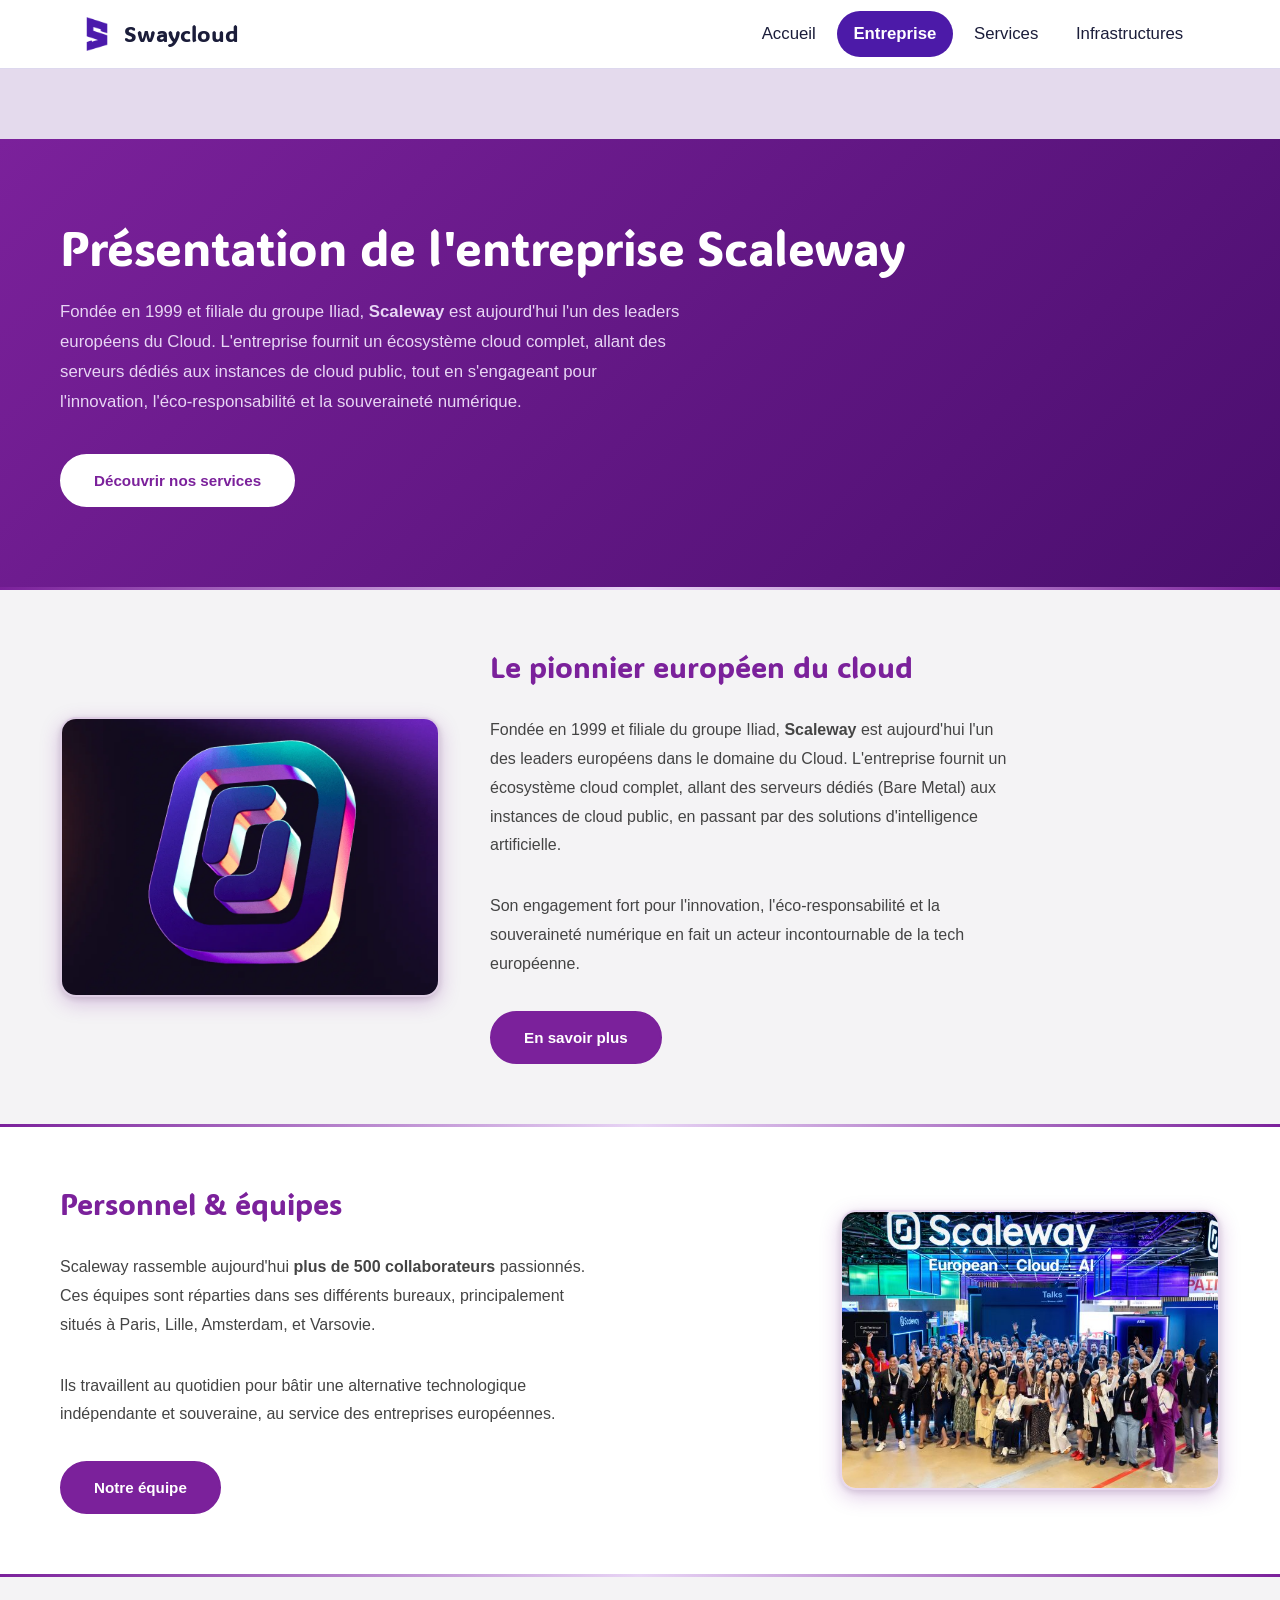
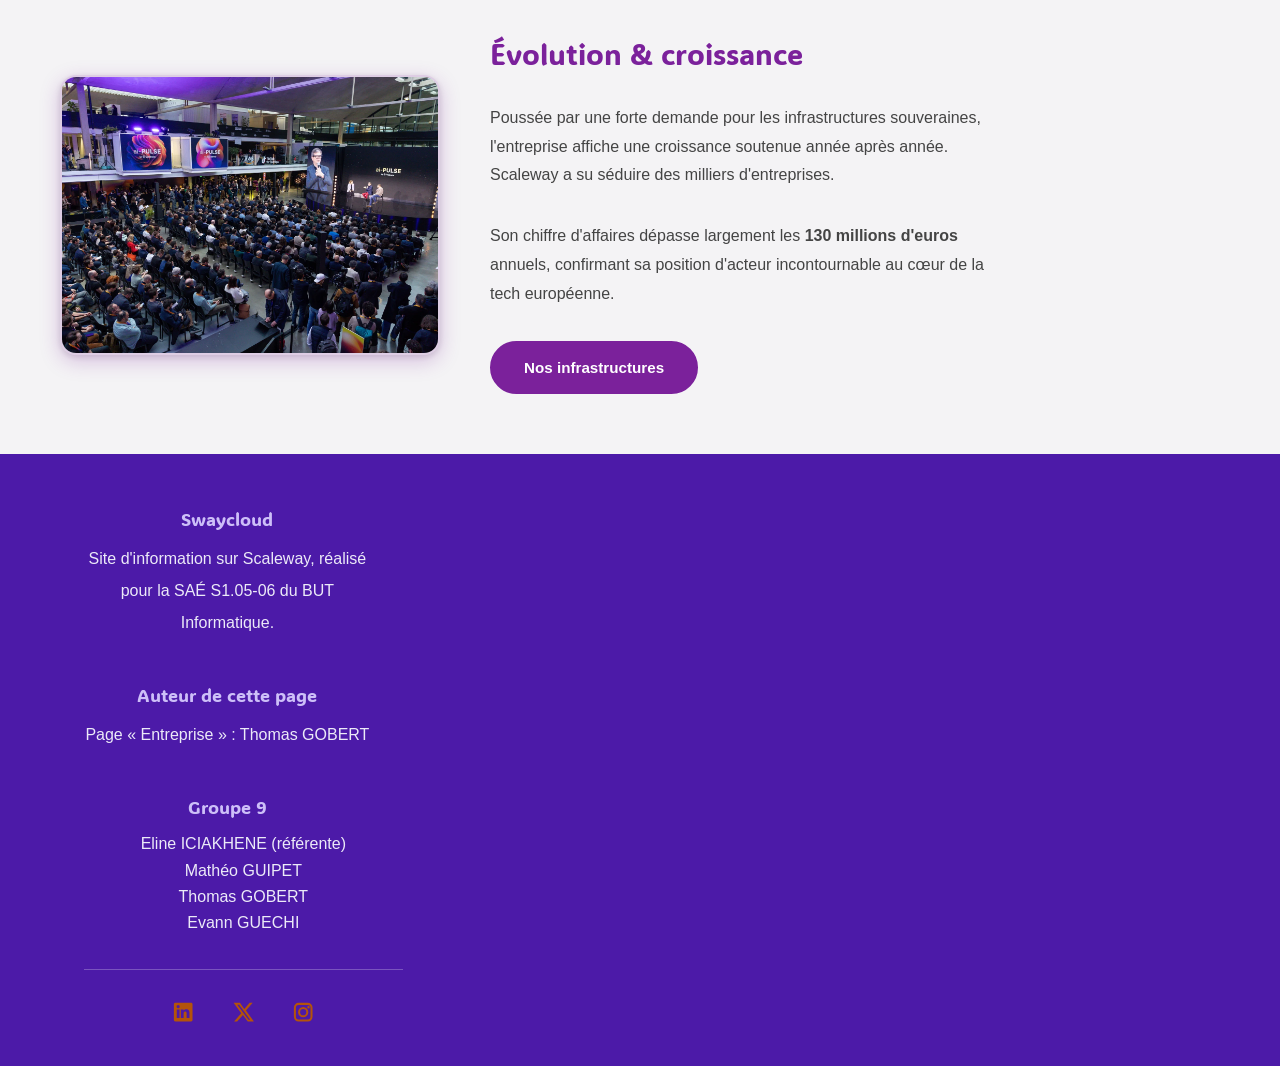
==== entreprise.html @ 971bc688 "Revamp footer structure and content" ====
<!DOCTYPE html>
<html lang="fr">
<head>
    <meta charset="UTF-8">
    <meta name="viewport" content="width=device-width, initial-scale=1.0">
    <title>Entreprise</title>
    <link rel="stylesheet" href="style.css">
    <link rel="stylesheet" href="entreprise.css">
    <link rel="icon" href="images/favicon.ico">
    <style>
    @import url('https://fonts.googleapis.com/css2?family=ADLaM+Display&display=swap');
    </style>
</head>
<body>

     <!-- ── Navigation ── -->
    <header class="site-header">
    <div class="container header-inner">
      <a class="brand" href="index.html">
        <img src="images/logo.png" width="34" height="34" alt="">
        <span>Swaycloud</span>
      </a>
      <nav class="main-nav">
        <ul>
          <li><a href="index.html">Accueil</a></li>
          <li><a href="entreprise.html" class="actif"><b>Entreprise</b></a></li>
          <li><a href="services.html" >Services</a></li>
        <li><a href="infrastructures.html">Infrastructures</a></li>
        </ul>
      </nav>
    </div>
  </header>

    <!-- ── Hero ── -->
    <section class="hero">
        <h1>Présentation de l'entreprise Scaleway</h1>
        <p>
            Fondée en 1999 et filiale du groupe Iliad, <strong>Scaleway</strong> est aujourd'hui
            l'un des leaders européens du Cloud. L'entreprise fournit un écosystème cloud complet,
            allant des serveurs dédiés aux instances de cloud public, tout en s'engageant pour
            l'innovation, l'éco-responsabilité et la souveraineté numérique.
        </p>
        <a href="page2.html" class="btn">Découvrir nos services</a>
    </section>

    <hr class="divider">

    <!-- ── Section 1 : image à gauche ── -->
    <section class="content-section">
        <img src="images/scaleway.jpg" alt="Logo Scaleway" class="img-card">
        <div class="text-block">
            <h2>Le pionnier européen du cloud</h2>
            <p>
                Fondée en 1999 et filiale du groupe Iliad, <strong>Scaleway</strong> est aujourd'hui
                l'un des leaders européens dans le domaine du Cloud. L'entreprise fournit un
                écosystème cloud complet, allant des serveurs dédiés (Bare Metal) aux instances
                de cloud public, en passant par des solutions d'intelligence artificielle.
            </p>
            <p>
                Son engagement fort pour l'innovation, l'éco-responsabilité et la souveraineté
                numérique en fait un acteur incontournable de la tech européenne.
            </p>
            <a href="https://www.welcometothejungle.com/fr/companies-v1/scaleway/team" class="btn" style="align-self: flex-start;">En savoir plus</a>
        </div>
    </section>

    <hr class="divider">

    <!-- ── Section 2 : image à droite ── -->
    <section class="content-section reverse">
        <img src="images/équipe_scaleway.jpg" alt="Équipe Scaleway" class="img-card">
        <div class="text-block">
            <h2>Personnel &amp; équipes</h2>
            <p>
                Scaleway rassemble aujourd'hui <strong>plus de 500 collaborateurs</strong> passionnés.
                Ces équipes sont réparties dans ses différents bureaux, principalement situés à
                Paris, Lille, Amsterdam, et Varsovie.
            </p>
            <p>
                Ils travaillent au quotidien pour bâtir une alternative technologique indépendante
                et souveraine, au service des entreprises européennes.
            </p>
            <a href="page1.html" class="btn" style="align-self: flex-start;">Notre équipe</a>
        </div>
    </section>

    <hr class="divider">

    <!-- ── Section 3 : image à gauche ── -->
    <section class="content-section">
        <img src="images/images_scaleway.webp" alt="Datacenter Scaleway" class="img-card">
        <div class="text-block">
            <h2>Évolution &amp; croissance</h2>
            <p>
                Poussée par une forte demande pour les infrastructures souveraines, l'entreprise
                affiche une croissance soutenue année après année. Scaleway a su séduire des
                milliers d'entreprises.
            </p>
            <p>
                Son chiffre d'affaires dépasse largement les <strong>130 millions d'euros</strong>
                annuels, confirmant sa position d'acteur incontournable au cœur de la tech européenne.
            </p>
            <a href="page3.html" class="btn" style="align-self: flex-start;">Nos infrastructures</a>
        </div>
    </section>

    <!-- ── Footer 3 colonnes ── -->
    <footer class="site-footer">
    <div class="container">
      <div class="footer-grid">
        <div>
          <p class="footer-title">Swaycloud</p>
          <p>Site d'information sur Scaleway, réalisé pour la SAÉ S1.05-06 du BUT Informatique.</p>
        </div>
        <div>
          <p class="footer-title">Auteur de cette page</p>
          <p>Page « Entreprise » : Thomas GOBERT</p>
        </div>
        <div>
          <p class="footer-title">Groupe 9</p>
          <ul>
            <li>Eline ICIAKHENE (référente)</li>
            <li>Mathéo GUIPET</li>
            <li>Thomas GOBERT</li>
            <li>Evann GUECHI</li>
          </ul>
        </div>
      </div>
      <nav class="social-links" aria-label="Réseaux sociaux de Scaleway">
        <a href="https://www.linkedin.com/company/scaleway/" target="_blank" rel="noopener noreferrer" aria-label="LinkedIn de Scaleway">
          <svg viewBox="0 0 24 24" aria-hidden="true" focusable="false">
            <path fill="currentColor" d="M20.45 2H3.55C2.69 2 2 2.68 2 3.52v16.96c0 .84.69 1.52 1.55 1.52h16.9c.86 0 1.55-.68 1.55-1.52V3.52c0-.84-.69-1.52-1.55-1.52ZM8.08 18.34H5.12V9.01h2.96v9.33ZM6.6 7.74a1.72 1.72 0 1 1 0-3.44 1.72 1.72 0 0 1 0 3.44Zm12.03 10.6h-2.95v-4.54c0-1.08-.02-2.47-1.5-2.47-1.5 0-1.73 1.17-1.73 2.39v4.62H9.5V9.01h2.83v1.27h.04c.4-.73 1.36-1.5 2.8-1.5 3 0 3.56 1.97 3.56 4.53v5.03Z"/>
          </svg>
        </a>
        <a href="https://x.com/Scaleway" target="_blank" rel="noopener noreferrer" aria-label="X de Scaleway">
          <svg viewBox="0 0 24 24" aria-hidden="true" focusable="false">
            <path fill="currentColor" d="M18.9 2h3.3l-7.2 8.2L23.5 22h-6.6l-5.2-7.1L5.5 22H2.2l7.7-8.8L1.7 2h6.8l4.7 6.6L18.9 2Zm-1.2 18h1.8L7.6 3.9H5.7L17.7 20Z"/>
          </svg>
        </a>
        <a href="https://www.instagram.com/scaleway/" target="_blank" rel="noopener noreferrer" aria-label="Instagram de Scaleway">
          <svg viewBox="0 0 24 24" aria-hidden="true" focusable="false">
            <path fill="currentColor" d="M7 2h10a5 5 0 0 1 5 5v10a5 5 0 0 1-5 5H7a5 5 0 0 1-5-5V7a5 5 0 0 1 5-5Zm0 2.2A2.8 2.8 0 0 0 4.2 7v10A2.8 2.8 0 0 0 7 19.8h10a2.8 2.8 0 0 0 2.8-2.8V7A2.8 2.8 0 0 0 17 4.2H7Zm5 2.3a5.5 5.5 0 1 1 0 11 5.5 5.5 0 0 1 0-11Zm0 2.2a3.3 3.3 0 1 0 0 6.6 3.3 3.3 0 0 0 0-6.6Zm5.7-3.3a1.3 1.3 0 1 1 0 2.6 1.3 1.3 0 0 1 0-2.6Z"/>
          </svg>
        </a>
      </nav>
    </div>
  </footer>
</body>
</html>
---- style.css ----
/* ==================== BASE ==================== */

* {
    box-sizing: border-box;
}

html, body {
    margin: 0;
    width: 100%;
}

body {
    background-color: rgb(228, 218, 237);
    font-family: system-ui, -apple-system, BlinkMacSystemFont;
}

/* ==================== MENU ==================== */

.container {
    width: 90%;
    max-width: 1120px;
    margin: 0 auto;
}

.site-header {
    position: sticky;
    top: 0;
    z-index: 10;
    background-color: white;
    border-bottom: 1px solid #ddd8ee;
}

.header-inner {
    display: flex;
    align-items: center;
    justify-content: space-between;
    min-height: 68px;
    flex-wrap: wrap;
}

.brand {
    display: flex;
    align-items: center;
    gap: 10px;
    font-family: 'ADLaM Display', 'Trebuchet MS', Arial, sans-serif;
    font-size: 22.4px;
    color: #1b1d3a;
    text-decoration: none;
}

.brand:hover {
    color: #4c1aa8;
}

.main-nav ul {
    display: flex;
    gap: 5px;
    margin: 0;
    padding: 0;
    list-style: none;
    flex-wrap: wrap;
}

.main-nav a {
    display: block;
    padding: 9px 17px;
    border-radius: 999px;
    color: #1b1d3a;
    text-decoration: none;
}

.main-nav a:hover {
    background-color: #eeebfb;
    color: #3a1383;
}

.main-nav a.actif {
    background-color: #4c1aa8;
    color: white;
}

/* ==================== MISE EN PAGE DES IMAGES - SERVICES ==================== */

.page-services .hero-grid {
    display: grid;
    grid-template-columns: minmax(0, 1fr);
    gap: 32px;
}

.page-services #contenu > .hero {
    padding: 35px;
}
.page-services .hero-grid > div:first-child {
    text-align: center;
}

.page-services .hero .lede {
    margin-inline: auto;
}

.page-services .hero .cta-row {
    justify-content: center;
}
.page-services .img1 {
    display: block;
    width: min(100%, 600px);
    height: auto;
    margin-inline: auto;
    padding: 20px;
    justify-self: center;
    border-radius: 35px;
}

.page-services #stockage .container,
.page-services #serverless .container {
    display: grid;
    grid-template-columns: minmax(0, 1fr) minmax(0, 1fr);
    align-items: center;
    gap: 32px;
}

.page-services #stockage .section-head,
.page-services #serverless .section-head {
    margin: 0;
}

.page-services .img2,
.page-services .img3 {
    display: block;
    width: min(100%, 500px);
    height: auto;
    justify-self: center;
}

.page-services #stockage .img2 {
    grid-column: 2;
    grid-row: 1;
}

.page-services #serverless .img3 {
    grid-column: 1;
    grid-row: 1;
}

.page-services #serverless .section-head {
    grid-column: 2;
    grid-row: 1;
}

.page-services #securite .container {
    text-align: center;
}

.page-services #securite .section-head {
    margin-inline: auto;
}

.page-services #securite p {
    margin-inline: auto;
    text-align: center;
}

@media (max-width: 768px) {
    .page-services #stockage .container,
    .page-services #serverless .container {
        grid-template-columns: minmax(0, 1fr);
    }

    .page-services #stockage .img2,
    .page-services #serverless .img3,
    .page-services #serverless .section-head {
        grid-column: 1;
        grid-row: auto;
    }
}

/* ==================== ACCUEIL ==================== */

.accueil {
    width: 100%;

    background-image: url("fond_accueil.png");
    background-size: 190% auto;
    background-position: center;
    background-repeat: no-repeat;

    min-height: 500px;

    display: flex;
    flex-direction: column;
    justify-content: center;
    align-items: center;

    margin: 0;
}


/* ==================== TITRES ==================== */

h1 {
    text-align: center;
    font-size: 48px;
    font-family: 'ADLaM Display', cursive;
    color: #333;
    margin-top: 100px; /* Espace sous la navbar fixe */
    margin-bottom: 30px;
}



/* ==================== PARAGRAPHES ==================== */

p {
    text-align: left;
    line-height: 2;

    width: 90%;
    max-width: 1100px;

    margin: 3px auto;
}
#p1 {
    margin: 0 auto;
    max-width: 650px;
    padding: 20px;
    line-height: 1.8;
}



/* ==================== FOOTER ==================== */

footer {
    padding: 30px;

    text-align: center;
    margin-top: auto;
    background-color: #4b1aab;
    color: rgb(228, 218, 237);
}


/* ==================== FONDS TEXTURÉS ==================== */

.fond_texture {
    background-image: url("fond_texture.png");
    background-size: cover;
    background-position: center;
    background-repeat: no-repeat;

    color: #6e1e7e;

    padding: 90px 30px;
}



/* ==================== TABLETTE ==================== */

@media (max-width: 768px) {

    .accueil {
        background-size: cover;
        min-height: 450px;
    }

}


/* ==================== TÉLÉPHONE ==================== */

@media (max-width: 600px) {

    .accueil {
        min-height: 400px;
    }

}

/* ===================INFRA ================== */

:root {
  --ink: #1b1d3a;
  --ink-soft: #4a4d70;
  --violet: #4c1aa8;
  --violet-dark: #3a1383;
  --violet-soft: #eeebfb;
  --teal: #17796b;
  --teal-soft: #e6f3f1;
  --bg: #faf9fd;
  --surface: #ffffff;
  --line: #ddd8ee;
  --focus: #b4530a;

  --font-title: "ADLaM Display", "Trebuchet MS", "Segoe UI", Arial, sans-serif;
  --font-text: "Abadi Extra Light", "Abadi", "Segoe UI", "Helvetica Neue", Arial, sans-serif;

  --radius-pill: 999px;
  --radius-panel: 24px;
  --radius-box: 8px;
  --measure: 528px;
}

@media (prefers-color-scheme: dark) {
  :root:not([data-theme="light"]) {
    --ink: #eceaf8;
    --ink-soft: #b9b6d6;
    --violet: #a58bf0;
    --violet-dark: #c9b9f7;
    --violet-soft: #2a2450;
    --teal: #55c7b4;
    --teal-soft: #17302d;
    --bg: #14132a;
    --surface: #1c1b38;
    --line: #38355f;
    --focus: #ffb36b;
  }
}

*,
*::before,
*::after {
  box-sizing: border-box;
}

body {
  margin: 0;
  background: var(--bg);
  color: var(--ink);
  font-family: var(--font-text);
  font-size: 18px;
  line-height: 1.65;
}





img,
svg {
  max-width: 100%;
  height: auto;
}

/* ---------- Titres ---------- */
h1,
h2,
h3 {
  font-family: var(--font-title);
  font-weight: 400;
  line-height: 1.2;
  margin: 0 0 16px;
  color: var(--ink);
}

h1 {
  font-size: clamp(32px, 4.2vw, 49.6px);
  letter-spacing: -0.5px;
}

h2 {
  font-size: clamp(24px, 2.8vw, 33.6px);
}

h3 {
  font-size: 20px;
}

p {
  margin: 0 0 16px;
  max-width: var(--measure);
}

/* ---------- Liens (seuls éléments soulignés) ---------- */
a {
  color: var(--violet);
  text-decoration: underline;
  text-underline-offset: 3px;
}

a:hover {
  color: var(--violet-dark);
}

:focus-visible {
  outline: 3px solid var(--focus);
  outline-offset: 3px;
  border-radius: 4px;
}

.skip-link {
  position: absolute;
  left: 16px;
  top: -64px;
  background: var(--ink);
  color: var(--bg);
  padding: 9.6px 16px;
  border-radius: var(--radius-box);
  z-index: 20;
}

.skip-link:focus {
  top: 12px;
}

/* ---------- Mise en page ---------- */
.container {
  width: min(1120px, 100% - 48px);
  margin-inline: auto;
}

.section {
  padding-block: 72px;
}

.section--alt {
  background: var(--surface);
  border-block: 1px solid var(--line);
}

/* ---------- En-tête et menu (identique sur toutes les pages) ---------- */
.site-header {
  position: sticky;
  top: 0;
  z-index: 10;
  background: var(--surface);
  border-bottom: 1px solid var(--line);
}

.header-inner {
  display: flex;
  align-items: center;
  justify-content: space-between;
  gap: 24px;
  min-height: 68px;
  flex-wrap: wrap;
}

.brand {
  display: inline-flex;
  align-items: center;
  gap: 9.6px;
  font-family: var(--font-title);
  font-size: 22.4px;
  color: var(--ink);
  text-decoration: none;
}

.brand:hover {
  color: var(--violet);
}

.brand img {
  display: block;
  width: 34px;
  height: 34px;
}

.main-nav ul {
  display: flex;
  gap: 4px;
  margin: 0;
  padding: 0;
  list-style: none;
  flex-wrap: wrap;
}

.main-nav a {
  display: block;
  padding: 8.8px 16.8px;
  border-radius: var(--radius-pill);
  color: var(--ink);
  text-decoration: none;
  font-size: 16.8px;
}

.main-nav a:hover {
  background: var(--violet-soft);
  color: var(--violet-dark);
}

.main-nav a[aria-current="page"] {
  background: var(--violet);
  color: #fff;
}

@media (prefers-color-scheme: dark) {
  :root:not([data-theme="light"]) .main-nav a[aria-current="page"] {
    color: #14132a;
  }
}

/* ---------- Boutons d'action arrondis ---------- */
.btn {
  display: inline-block;
  padding: 12.8px 25.6px;
  border-radius: var(--radius-pill);
  border: 2px solid var(--violet);
  background: var(--violet);
  color: #fff;
  font-family: inherit;
  font-size: 16.8px;
  text-decoration: none;
  transition: background-color 0.15s, color 0.15s;
}

.btn:hover {
  background: var(--violet-dark);
  border-color: var(--violet-dark);
  color: #fff;
}

.btn--ghost {
  background: transparent;
  color: var(--violet);
}

.btn--ghost:hover {
  background: var(--violet-soft);
  color: var(--violet-dark);
  border-color: var(--violet);
}

@media (prefers-color-scheme: dark) {
  :root:not([data-theme="light"]) .btn {
    color: #14132a;
  }
  :root:not([data-theme="light"]) .btn--ghost {
    color: var(--violet);
  }
}

/* ---------- Pied de page (auteurs visibles sur chaque page) ---------- */
.site-footer {
  background: #4c1aa8;
  color: #eceaf8;
  padding-block: 48px 32px;
  font-size: 16px;

}

.site-footer a {
  color: #cdbff8;
}

.footer-grid {
  display: grid;
  grid-template-columns: repeat(auto-fit, minmax(220px, 1fr));
  gap: 32px;
  align-items: start;

}

.footer-title {
  font-family: var(--font-title);
  font-size: 17.6px;
  margin: 0 0 8px;
  color: #cdbff8;
}

.site-footer p {
  margin-bottom: 6.4px;
  text-align: center;
  
}

.site-footer ul {
  margin: 0;
  padding: 0;
  list-style: none;
}

.legal {
  margin: 32px 0 0;
  padding-top: 20px;
  border-top: 1px solid var(--focus);
  font-size: 15.2px;
  color: #b9b6d6;
  max-width: none;
}

.social-links {
  display: flex;
  justify-content: center;
  gap: 16px;
  margin-top: 32px;
  padding-top: 20px;
  border-top: 1px solid rgb(255 255 255 / 25%);
}

.social-links a {
  display: inline-flex;
  width: 44px;
  height: 44px;
  align-items: center;
  justify-content: center;
  color: var(--focus);
  text-decoration: none;
}

.social-links svg {
  width: 22.4px;
  height: 22.4px;
}
---- entreprise.css ----
/* ── Reset & base ── */
*, *::before, *::after { box-sizing: border-box; margin: 0; padding: 0; }
body {
    background-color: rgb(228, 218, 237);
    font-family: 'Segoe UI', Roboto, sans-serif;
    display: flex;
    flex-direction: column;
    min-height: 100vh;
}


.menu {
    position: absolute;
    left: 50%;
    transform: translateX(-50%);
    display: flex;
    gap: 30px;
}


/* ── Hero ── */
.hero {
    margin-top: 70px; /* hauteur de la nav fixe */
    background: linear-gradient(135deg, #7b219b 0%, #4a0e6e 100%);
    color: #fff;
    padding: 80px 60px;
    display: flex;
    flex-direction: column;
    align-items: flex-start;
    gap: 20px;
}
.hero h1 {
    font-family: 'ADLaM Display', cursive;
    font-size: 3rem;
    color: #fff;
    margin: 0;
}
.hero p {
    max-width: 620px;
    line-height: 1.8;
    font-size: 1.05rem;
    color: #e8d5f5;
}
/* ── Boutons par défaut (Sections claires) ── */
.btn {
    display: inline-block;
    padding: 12px 32px;
    background: #7b219b;
    color: #fff;
    font-weight: 700;
    border-radius: 30px;
    text-decoration: none;
    font-size: 0.95rem;
    transition: background 0.25s, color 0.25s, transform 0.2s, border-color 0.25s;
    border: 2px solid #7b219b;
}
.btn:hover {
    background: transparent;
    color: #7b219b;
    transform: translateY(-2px);
}

/* ── Bouton du hero (Fond sombre) ── */
.hero .btn {
    background: #fff;
    color: #7b219b;
    border-color: #fff;
}
.hero .btn:hover {
    background: transparent;
    color: #fff;
}

/* ── Séparateur ── */
.divider {
    border: none;
    height: 3px;
    background: linear-gradient(to right, #7b219b, #e8d5f5, #7b219b);
    margin: 0;
}

/* ── Sections contenu ── */
.content-section {
    display: flex;
    align-items: center;
    gap: 50px;
    padding: 60px 60px;
    background-color: #f4f3f5;
}
.content-section.reverse {
    flex-direction: row-reverse;
    background-color: #fff;
}
.content-section .text-block {
    flex: 1;
    display: flex;
    flex-direction: column;
    gap: 16px;
}
.content-section .text-block h2 {
    font-family: 'ADLaM Display', cursive;
    font-size: 1.8rem;
    color: #7b219b;
}
.content-section .text-block p {
    line-height: 1.8;
    color: #444;
    font-size: 1rem;
}

/* ── Images embellies ── */
.img-card {
    width: 380px;
    height: 280px;
    object-fit: cover;
    border-radius: 16px;
    flex-shrink: 0;
    box-shadow:
        0 6px 20px rgba(123, 33, 155, 0.25),
        0 2px 6px rgba(0, 0, 0, 0.12);
    border: 2px solid rgba(123, 33, 155, 0.18);
    transition: transform 0.35s ease, box-shadow 0.35s ease, border-color 0.35s ease;
    animation: fadeSlideIn 0.7s ease both;
}
.img-card:hover {
    transform: scale(1.04) translateY(-4px);
    box-shadow:
        0 14px 40px rgba(123, 33, 155, 0.40),
        0 4px 12px rgba(0, 0, 0, 0.18);
    border-color: rgba(123, 33, 155, 0.55);
}
@keyframes fadeSlideIn {
    from { opacity: 0; transform: translateY(20px); }
    to   { opacity: 1; transform: translateY(0); }
}

/* ── Footer 3 colonnes ── */
footer {
    background-color: #7b219b;
    color: #e4daed;
    padding: 40px 60px;
    display: grid;
    grid-template-columns: repeat(3, 1fr);
    gap: 30px;
    margin-top: auto;
}
footer .footer-col h3 {
    font-size: 1rem;
    font-weight: 700;
    margin-bottom: 14px;
    color: #fff;
    text-transform: uppercase;
    letter-spacing: 0.05em;
}
footer .footer-col p,
footer .footer-col a {
    display: block;
    font-size: 0.9rem;
    color: #d5b8e8;
    text-decoration: none;
    margin-bottom: 8px;
    line-height: 1.6;
    transition: color 0.2s;
}
footer .footer-col a:hover { color: #fff; }
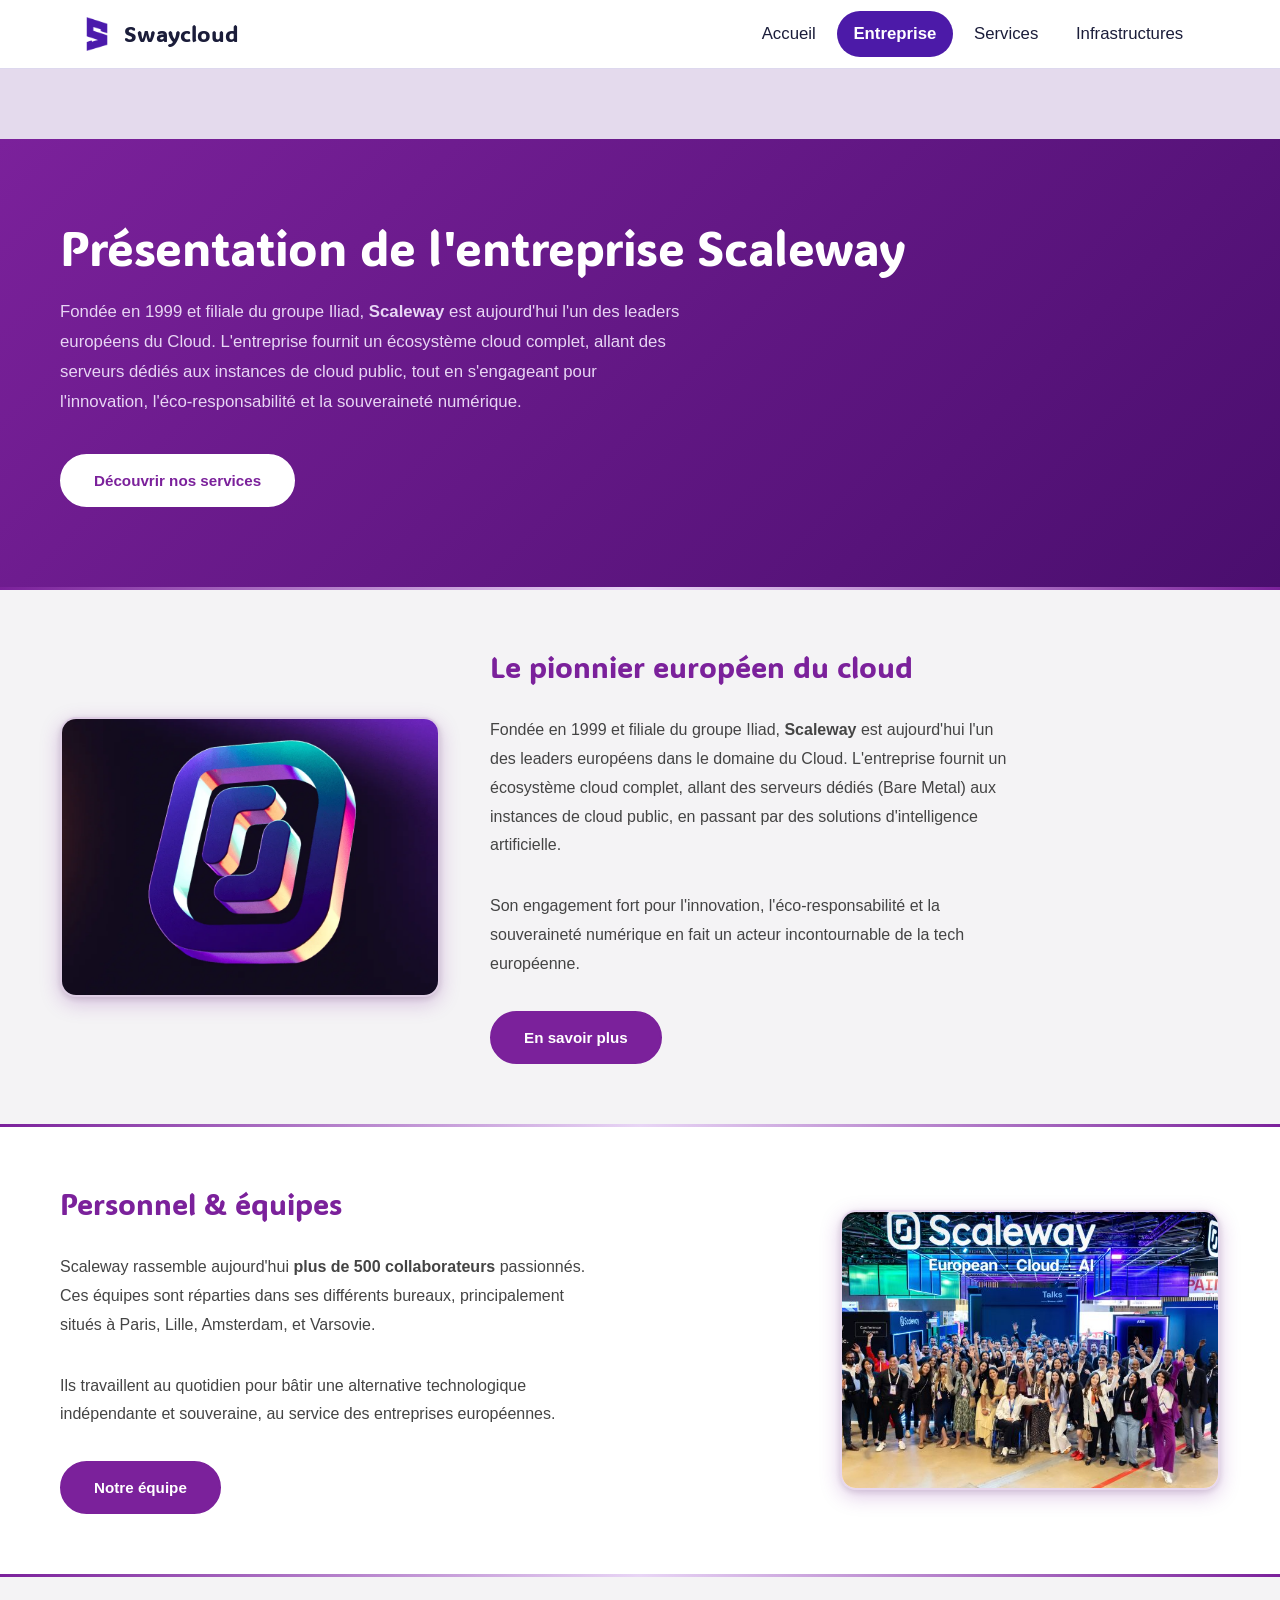
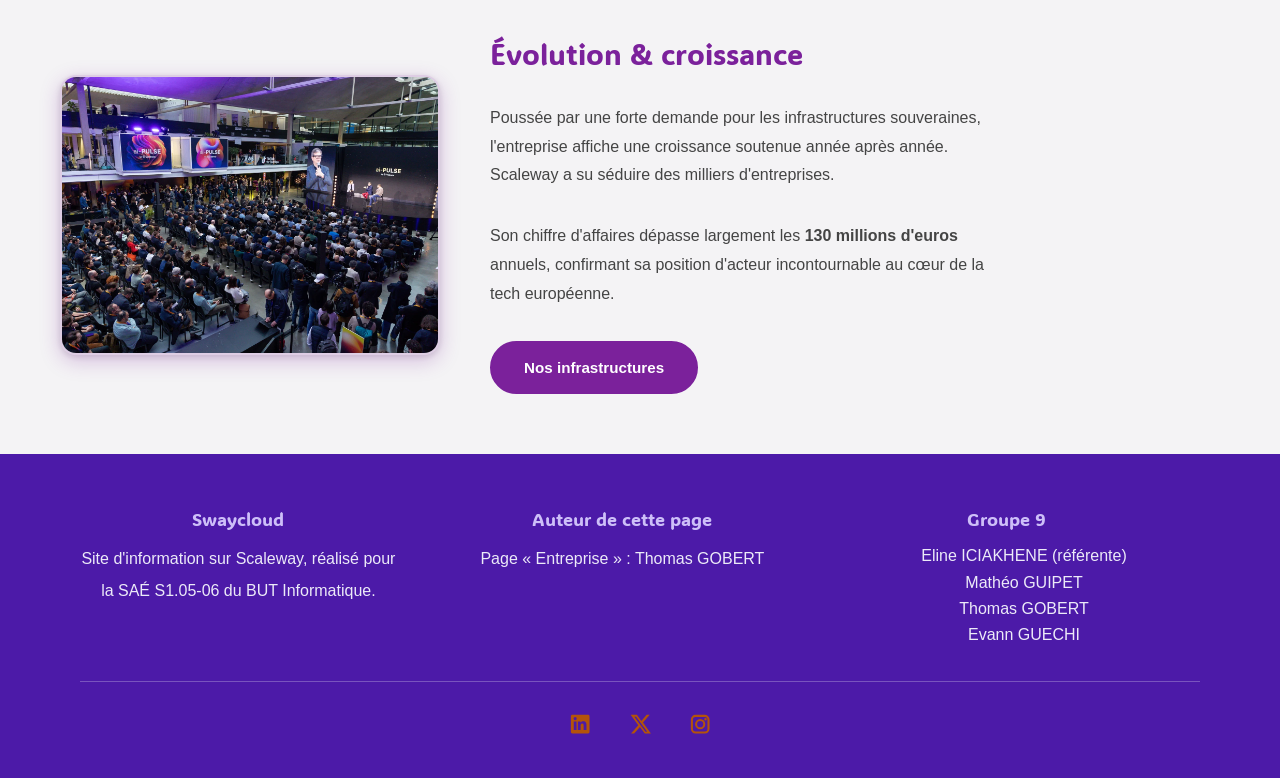
==== commit d2270ab1: "Update entreprise.html" ====
--- a/entreprise.html
+++ b/entreprise.html
@@ -40,7 +40,7 @@
             allant des serveurs dédiés aux instances de cloud public, tout en s'engageant pour
             l'innovation, l'éco-responsabilité et la souveraineté numérique.
         </p>
-        <a href="page2.html" class="btn">Découvrir nos services</a>
+        <a href="services.html" class="btn">Découvrir nos services</a>
     </section>
 
     <hr class="divider">
--- a/entreprise.css
+++ b/entreprise.css
@@ -134,32 +134,4 @@
     to   { opacity: 1; transform: translateY(0); }
 }
 
-/* ── Footer 3 colonnes ── */
-footer {
-    background-color: #7b219b;
-    color: #e4daed;
-    padding: 40px 60px;
-    display: grid;
-    grid-template-columns: repeat(3, 1fr);
-    gap: 30px;
-    margin-top: auto;
-}
-footer .footer-col h3 {
-    font-size: 1rem;
-    font-weight: 700;
-    margin-bottom: 14px;
-    color: #fff;
-    text-transform: uppercase;
-    letter-spacing: 0.05em;
-}
-footer .footer-col p,
-footer .footer-col a {
-    display: block;
-    font-size: 0.9rem;
-    color: #d5b8e8;
-    text-decoration: none;
-    margin-bottom: 8px;
-    line-height: 1.6;
-    transition: color 0.2s;
-}
-footer .footer-col a:hover { color: #fff; }
+
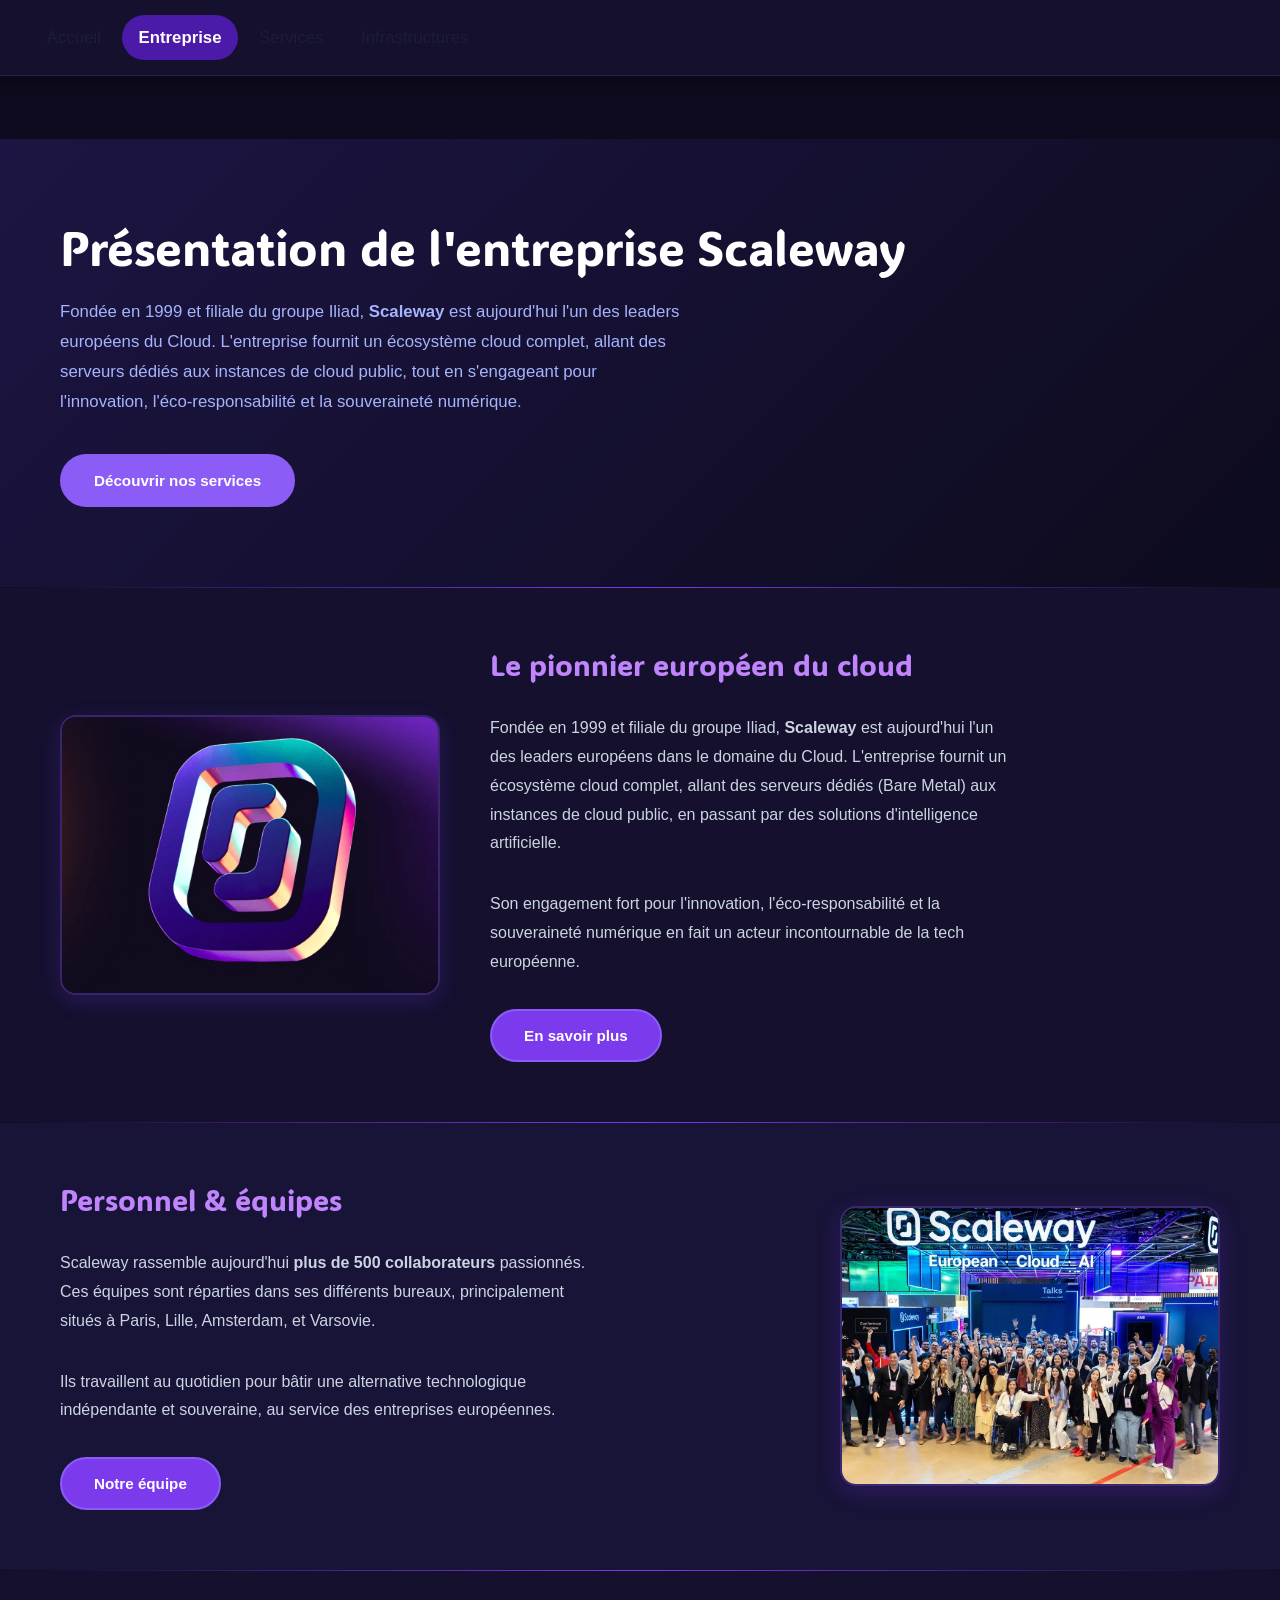
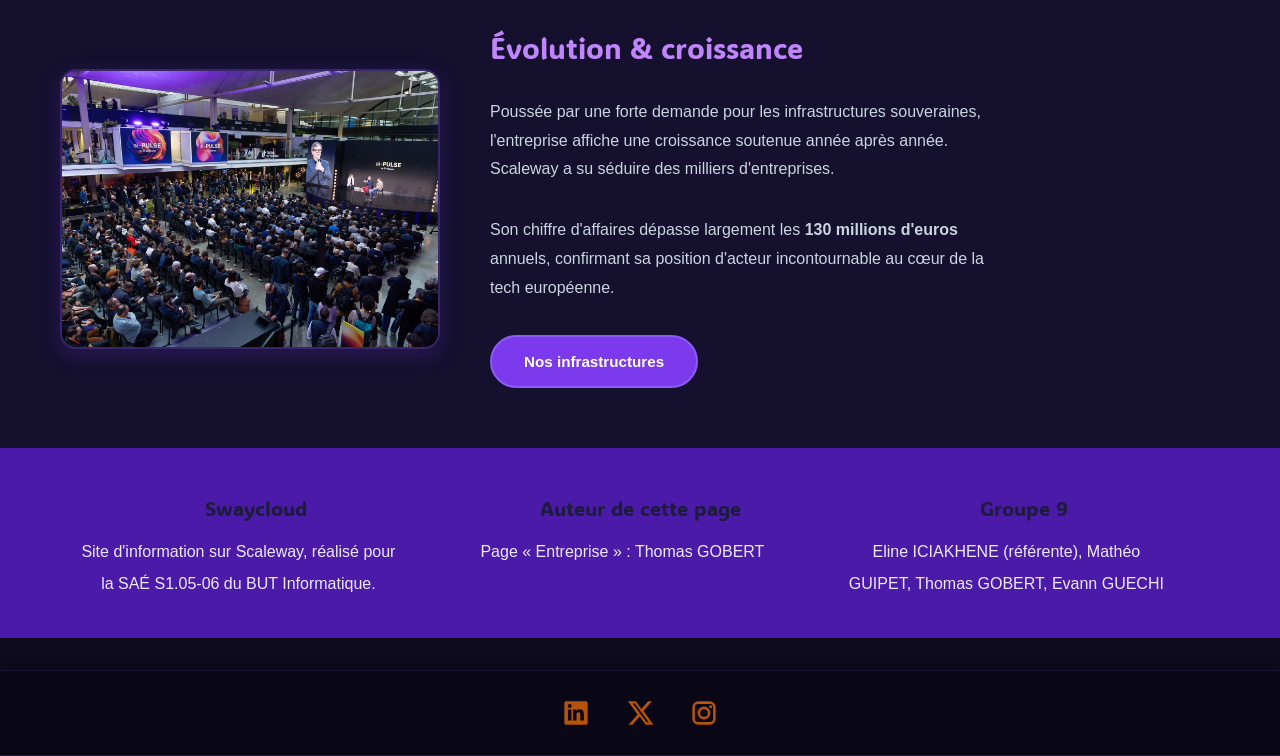
==== commit a02f3d96: "Refactor footer and social links structure" ====
--- a/entreprise.html
+++ b/entreprise.html
@@ -4,12 +4,12 @@
     <meta charset="UTF-8">
     <meta name="viewport" content="width=device-width, initial-scale=1.0">
     <title>Entreprise</title>
+    <link rel="preconnect" href="https://fonts.googleapis.com">
+    <link rel="preconnect" href="https://fonts.gstatic.com" crossorigin>
+    <link rel="stylesheet" href="https://fonts.googleapis.com/css2?family=ADLaM+Display&display=swap">
     <link rel="stylesheet" href="style.css">
     <link rel="stylesheet" href="entreprise.css">
     <link rel="icon" href="images/favicon.ico">
-    <style>
-    @import url('https://fonts.googleapis.com/css2?family=ADLaM+Display&display=swap');
-    </style>
 </head>
 <body>
 
@@ -108,42 +108,38 @@
     <footer class="site-footer">
     <div class="container">
       <div class="footer-grid">
-        <div>
-          <p class="footer-title">Swaycloud</p>
+        <div class="footer-col">
+          <h3>Swaycloud</h3>
           <p>Site d'information sur Scaleway, réalisé pour la SAÉ S1.05-06 du BUT Informatique.</p>
         </div>
-        <div>
-          <p class="footer-title">Auteur de cette page</p>
+        <div class="footer-col">
+          <h3>Auteur de cette page</h3>
           <p>Page « Entreprise » : Thomas GOBERT</p>
         </div>
-        <div>
-          <p class="footer-title">Groupe 9</p>
-          <ul>
-            <li>Eline ICIAKHENE (référente)</li>
-            <li>Mathéo GUIPET</li>
-            <li>Thomas GOBERT</li>
-            <li>Evann GUECHI</li>
-          </ul>
+        <div class="footer-col">
+          <h3>Groupe 9</h3>
+          <p>Eline ICIAKHENE (référente), Mathéo GUIPET, Thomas GOBERT, Evann GUECHI</p>
         </div>
       </div>
-      <nav class="social-links" aria-label="Réseaux sociaux de Scaleway">
-        <a href="https://www.linkedin.com/company/scaleway/" target="_blank" rel="noopener noreferrer" aria-label="LinkedIn de Scaleway">
-          <svg viewBox="0 0 24 24" aria-hidden="true" focusable="false">
-            <path fill="currentColor" d="M20.45 2H3.55C2.69 2 2 2.68 2 3.52v16.96c0 .84.69 1.52 1.55 1.52h16.9c.86 0 1.55-.68 1.55-1.52V3.52c0-.84-.69-1.52-1.55-1.52ZM8.08 18.34H5.12V9.01h2.96v9.33ZM6.6 7.74a1.72 1.72 0 1 1 0-3.44 1.72 1.72 0 0 1 0 3.44Zm12.03 10.6h-2.95v-4.54c0-1.08-.02-2.47-1.5-2.47-1.5 0-1.73 1.17-1.73 2.39v4.62H9.5V9.01h2.83v1.27h.04c.4-.73 1.36-1.5 2.8-1.5 3 0 3.56 1.97 3.56 4.53v5.03Z"/>
-          </svg>
-        </a>
-        <a href="https://x.com/Scaleway" target="_blank" rel="noopener noreferrer" aria-label="X de Scaleway">
-          <svg viewBox="0 0 24 24" aria-hidden="true" focusable="false">
-            <path fill="currentColor" d="M18.9 2h3.3l-7.2 8.2L23.5 22h-6.6l-5.2-7.1L5.5 22H2.2l7.7-8.8L1.7 2h6.8l4.7 6.6L18.9 2Zm-1.2 18h1.8L7.6 3.9H5.7L17.7 20Z"/>
-          </svg>
-        </a>
-        <a href="https://www.instagram.com/scaleway/" target="_blank" rel="noopener noreferrer" aria-label="Instagram de Scaleway">
-          <svg viewBox="0 0 24 24" aria-hidden="true" focusable="false">
-            <path fill="currentColor" d="M7 2h10a5 5 0 0 1 5 5v10a5 5 0 0 1-5 5H7a5 5 0 0 1-5-5V7a5 5 0 0 1 5-5Zm0 2.2A2.8 2.8 0 0 0 4.2 7v10A2.8 2.8 0 0 0 7 19.8h10a2.8 2.8 0 0 0 2.8-2.8V7A2.8 2.8 0 0 0 17 4.2H7Zm5 2.3a5.5 5.5 0 1 1 0 11 5.5 5.5 0 0 1 0-11Zm0 2.2a3.3 3.3 0 1 0 0 6.6 3.3 3.3 0 0 0 0-6.6Zm5.7-3.3a1.3 1.3 0 1 1 0 2.6 1.3 1.3 0 0 1 0-2.6Z"/>
-          </svg>
-        </a>
-      </nav>
     </div>
   </footer>
+
+  <nav id="reseaux-sociaux" class="social-links" aria-label="Réseaux sociaux de Scaleway">
+    <a href="https://www.linkedin.com/company/scaleway/" target="_blank" rel="noopener noreferrer" aria-label="LinkedIn de Scaleway">
+      <svg viewBox="0 0 24 24" aria-hidden="true" focusable="false">
+        <path fill="currentColor" d="M20.45 2H3.55C2.69 2 2 2.68 2 3.52v16.96c0 .84.69 1.52 1.55 1.52h16.9c.86 0 1.55-.68 1.55-1.52V3.52c0-.84-.69-1.52-1.55-1.52ZM8.08 18.34H5.12V9.01h2.96v9.33ZM6.6 7.74a1.72 1.72 0 1 1 0-3.44 1.72 1.72 0 0 1 0 3.44Zm12.03 10.6h-2.95v-4.54c0-1.08-.02-2.47-1.5-2.47-1.5 0-1.73 1.17-1.73 2.39v4.62H9.5V9.01h2.83v1.27h.04c.4-.73 1.36-1.5 2.8-1.5 3 0 3.56 1.97 3.56 4.53v5.03Z"/>
+      </svg>
+    </a>
+    <a href="https://x.com/Scaleway" target="_blank" rel="noopener noreferrer" aria-label="X de Scaleway">
+      <svg viewBox="0 0 24 24" aria-hidden="true" focusable="false">
+        <path fill="currentColor" d="M18.9 2h3.3l-7.2 8.2L23.5 22h-6.6l-5.2-7.1L5.5 22H2.2l7.7-8.8L1.7 2h6.8l4.7 6.6L18.9 2Zm-1.2 18h1.8L7.6 3.9H5.7L17.7 20Z"/>
+      </svg>
+    </a>
+    <a href="https://www.instagram.com/scaleway/" target="_blank" rel="noopener noreferrer" aria-label="Instagram de Scaleway">
+      <svg viewBox="0 0 24 24" aria-hidden="true" focusable="false">
+        <path fill="currentColor" d="M7 2h10a5 5 0 0 1 5 5v10a5 5 0 0 1-5 5H7a5 5 0 0 1-5-5V7a5 5 0 0 1 5-5Zm0 2.2A2.8 2.8 0 0 0 4.2 7v10A2.8 2.8 0 0 0 7 19.8h10a2.8 2.8 0 0 0 2.8-2.8V7A2.8 2.8 0 0 0 17 4.2H7Zm5 2.3a5.5 5.5 0 1 1 0 11 5.5 5.5 0 0 1 0-11Zm0 2.2a3.3 3.3 0 1 0 0 6.6 3.3 3.3 0 0 0 0-6.6Zm5.7-3.3a1.3 1.3 0 1 1 0 2.6 1.3 1.3 0 0 1 0-2.6Z"/>
+      </svg>
+    </a>
+  </nav>
 </body>
 </html>
--- a/style.css
+++ b/style.css
@@ -96,11 +96,36 @@
 
 .page-services .hero .lede {
     margin-inline: auto;
+    text-align: center;
 }
 
 .page-services .hero .cta-row {
     justify-content: center;
 }
+
+.page-services .hero .btn {
+    border-color: var(--focus);
+    background: var(--focus);
+    color: #111111;
+}
+
+.page-services .hero .btn:hover {
+    border-color: var(--focus);
+    background: transparent;
+    color: #111111;
+}
+
+.page-services .hero .btn--ghost {
+    border-color: var(--focus);
+    background: rgb(255 255 255 / 75%);
+    color: #111111;
+}
+
+.page-services .hero .btn--ghost:hover {
+    background: var(--focus);
+    color: #111111;
+}
+
 .page-services .img1 {
     display: block;
     width: min(100%, 600px);
@@ -119,9 +144,19 @@
     gap: 32px;
 }
 
+.page-services #serverless .container {
+    grid-template-columns: minmax(0, 1fr) minmax(0, 1.15fr);
+    align-items: start;
+}
+
 .page-services #stockage .section-head,
 .page-services #serverless .section-head {
     margin: 0;
+}
+
+.page-services #serverless .section-head {
+    grid-column: 1;
+    grid-row: 1;
 }
 
 .page-services .img2,
@@ -139,12 +174,63 @@
 
 .page-services #serverless .img3 {
     grid-column: 1;
-    grid-row: 1;
-}
-
-.page-services #serverless .section-head {
+    grid-row: 2;
+    align-self: center;
+}
+
+.page-services #serverless .serverless-logo {
     grid-column: 2;
     grid-row: 1;
+    display: block;
+    width: min(100%, 400px);
+    height: auto;
+    justify-self: center;
+    align-self: center;
+}
+
+.page-services .services-technology-table {
+    grid-column: 2;
+    grid-row: 2;
+    width: 100%;
+    overflow-x: auto;
+}
+
+.page-services .services-technology-table table {
+    width: 100%;
+    border-collapse: collapse;
+    color: var(--ink);
+    font-size: 15px;
+    line-height: 1.5;
+    text-align: left;
+}
+
+.page-services .services-technology-table caption {
+    padding: 0 0 12px;
+    color: var(--ink);
+    font-family: var(--font-title);
+    font-size: 20px;
+    font-weight: 700;
+    text-align: left;
+}
+
+.page-services .services-technology-table th,
+.page-services .services-technology-table td {
+    padding: 10px 8px;
+    border-bottom: 1px solid var(--line);
+    vertical-align: top;
+}
+
+.page-services .services-technology-table th[scope="row"] {
+    min-width: 145px;
+    font-weight: 600;
+    white-space: nowrap;
+}
+
+.page-services .services-technology-table .material-symbols-outlined {
+    margin-right: 4px;
+    color: var(--focus);
+    font-size: 18px;
+    vertical-align: middle;
 }
 
 .page-services #securite .container {
@@ -158,6 +244,67 @@
 .page-services #securite p {
     margin-inline: auto;
     text-align: center;
+}
+
+.page-services .services-benefits {
+    max-width: 900px;
+}
+
+.page-services .services-benefits__intro {
+    padding-bottom: 24px;
+    border-bottom: 1px solid var(--line);
+}
+
+.page-services .services-benefits__intro p {
+    max-width: none;
+    margin: 0;
+    color: var(--ink-soft);
+}
+
+.page-services .services-benefits__list {
+    display: grid;
+    gap: 16px;
+    margin: 24px 0 0;
+    padding: 0;
+    list-style: none;
+}
+
+.page-services .services-benefits__item {
+    display: grid;
+    grid-template-columns: 40px minmax(0, 1fr);
+    align-items: start;
+    gap: 16px;
+}
+
+.page-services .services-benefits__icon {
+    display: grid;
+    width: 40px;
+    height: 40px;
+    place-items: center;
+    border-radius: 12px;
+    background: var(--violet-soft);
+    color: var(--focus);
+}
+
+.page-services .services-benefits__icon.material-symbols-outlined {
+    font-size: 22px;
+    font-variation-settings: "FILL" 0, "wght" 400, "GRAD" 0, "opsz" 24;
+}
+
+.page-services .services-benefits__item h3 {
+    margin: 0 0 4px;
+    font-family: var(--font-text);
+    font-size: 16px;
+    font-weight: 700;
+    line-height: 1.5;
+}
+
+.page-services .services-benefits__item p {
+    max-width: none;
+    margin: 0;
+    color: var(--ink-soft);
+    font-size: 14px;
+    line-height: 1.5;
 }
 
 @media (max-width: 768px) {
@@ -168,7 +315,9 @@
 
     .page-services #stockage .img2,
     .page-services #serverless .img3,
-    .page-services #serverless .section-head {
+    .page-services #serverless .serverless-logo,
+    .page-services #serverless .section-head,
+    .page-services #serverless .services-technology-table {
         grid-column: 1;
         grid-row: auto;
     }
@@ -179,8 +328,8 @@
 .accueil {
     width: 100%;
 
-    background-image: url("fond_accueil.png");
-    background-size: 190% auto;
+    background-image: url("images/fond_accueil.png");
+    background-size: cover;
     background-position: center;
     background-repeat: no-repeat;
 
@@ -192,6 +341,103 @@
     align-items: center;
 
     margin: 0;
+}
+
+.page-services {
+    background-image: url("images/fond_accueil.png");
+    background-size: cover;
+    background-position: center;
+    background-repeat: no-repeat;
+    background-attachment: fixed;
+}
+
+.page-services .hero,
+.page-services #serverless {
+    --ink: #111111;
+    --ink-soft: #2d2d2d;
+    --violet: #111111;
+    --violet-dark: #000000;
+    color: var(--ink);
+}
+
+.page-services .hero .scaleway-name,
+.page-services .hero h1,
+.page-services .hero h2,
+.page-services .hero h3,
+.page-services .hero p,
+.page-services .hero li,
+.page-services .hero td,
+.page-services .hero th,
+.page-services .hero a,
+.page-services #serverless .scaleway-name,
+.page-services #serverless h1,
+.page-services #serverless h2,
+.page-services #serverless h3,
+.page-services #serverless p,
+.page-services #serverless li,
+.page-services #serverless td,
+.page-services #serverless th,
+.page-services #serverless a {
+    color: var(--ink);
+}
+
+.page-services #securite {
+    --ink: #ffffff;
+    --ink-soft: #f0f0f0;
+    --violet: #ffffff;
+    --violet-dark: #eaeaea;
+    color: var(--ink);
+}
+
+.page-services #securite .scaleway-name,
+.page-services #securite h1,
+.page-services #securite h2,
+.page-services #securite h3,
+.page-services #securite p,
+.page-services #securite li,
+.page-services #securite td,
+.page-services #securite th,
+.page-services #securite a {
+    color: var(--ink);
+}
+
+.page-services .hero p .scaleway-name,
+.page-services #stockage p .scaleway-name,
+.page-services #serverless p .scaleway-name,
+.page-services #securite p .scaleway-name {
+    color: var(--focus);
+}
+
+.logo-group {
+    display: flex;
+    flex: 0 0 auto;
+    align-items: center;
+    gap: 64px;
+    padding-right: 64px;
+}
+
+.logo-group img {
+    display: block;
+    width: auto;
+    height: 64px;
+    max-width: 160px;
+    object-fit: contain;
+}
+
+@keyframes logo-scroll {
+    to {
+        transform: translateX(-50%);
+    }
+}
+
+@media (prefers-reduced-motion: reduce) {
+    .logo-track {
+        animation: none;
+    }
+
+    .logo-group[aria-hidden="true"] {
+        display: none;
+    }
 }
 
 
@@ -277,7 +523,7 @@
 
 }
 
-/* ===================INFRA ================== */
+
 
 :root {
   --ink: #1b1d3a;
@@ -371,6 +617,10 @@
   max-width: var(--measure);
 }
 
+.scaleway-name {
+  color: var(--focus);
+}
+
 /* ---------- Liens (seuls éléments soulignés) ---------- */
 a {
   color: var(--violet);
@@ -602,3 +852,38 @@
   width: 22.4px;
   height: 22.4px;
 }
+
+.footer-copyright {
+  margin-top: 16px;
+  margin-inline: auto;
+  width: 100%;
+  max-width: none;
+  font-size: 15.2px;
+  color: #b9b6d6;
+  text-align: center;
+}
+#reseaux-sociaux {
+  display: flex !important;
+  justify-content: center !important;
+  gap: 20px !important;
+  padding: 20px !important;
+  background-color: #0a0817 !important;
+  border-top: 1px solid rgba(139, 92, 246, 0.15) !important;
+  order: 999 !important;
+  position: relative !important;
+}
+
+#reseaux-sociaux a {
+  color: var(--focus) !important;
+  text-decoration: none !important;
+}
+
+#reseaux-sociaux a:hover {
+  color: var(--focus) !important;
+  opacity: 0.8 !important;
+}
+
+#reseaux-sociaux svg {
+  width: 28px !important;
+  height: 28px !important;
+}
--- a/entreprise.css
+++ b/entreprise.css
@@ -1,14 +1,29 @@
 /* ── Reset & base ── */
 *, *::before, *::after { box-sizing: border-box; margin: 0; padding: 0; }
 body {
-    background-color: rgb(228, 218, 237);
+    background-color: #0d0b1d;
+    color: #e2e8f0;
     font-family: 'Segoe UI', Roboto, sans-serif;
     display: flex;
     flex-direction: column;
     min-height: 100vh;
 }
 
-
+/* ── Navigation ── */
+nav {
+    display: flex;
+    align-items: center;
+    position: fixed;
+    top: 0;
+    left: 0;
+    padding: 15px 30px;
+    background-color: #14102e;
+    width: 100%;
+    box-sizing: border-box;
+    box-shadow: 0 4px 15px rgba(0, 0, 0, 0.4);
+    border-bottom: 1px solid rgba(139, 92, 246, 0.2);
+    z-index: 1000;
+}
 .menu {
     position: absolute;
     left: 50%;
@@ -16,12 +31,22 @@
     display: flex;
     gap: 30px;
 }
-
+nav a {
+    color: #cbd5e1;
+    text-decoration: none;
+    font-weight: 500;
+    transition: color 0.2s;
+}
+nav a:hover {
+    color: #a78bfa;
+    text-decoration: underline;
+    text-underline-offset: 6px;
+}
 
 /* ── Hero ── */
 .hero {
     margin-top: 70px; /* hauteur de la nav fixe */
-    background: linear-gradient(135deg, #7b219b 0%, #4a0e6e 100%);
+    background: linear-gradient(135deg, #1c1543 0%, #0d0b1d 100%);
     color: #fff;
     padding: 80px 60px;
     display: flex;
@@ -32,50 +57,53 @@
 .hero h1 {
     font-family: 'ADLaM Display', cursive;
     font-size: 3rem;
-    color: #fff;
+    color: #ffffff;
     margin: 0;
 }
 .hero p {
     max-width: 620px;
     line-height: 1.8;
     font-size: 1.05rem;
-    color: #e8d5f5;
+    color: #a5b4fc;
 }
-/* ── Boutons par défaut (Sections claires) ── */
+
+/* ── Boutons par défaut (Sections sombres) ── */
 .btn {
     display: inline-block;
     padding: 12px 32px;
-    background: #7b219b;
+    background: #7c3aed;
     color: #fff;
     font-weight: 700;
     border-radius: 30px;
     text-decoration: none;
     font-size: 0.95rem;
-    transition: background 0.25s, color 0.25s, transform 0.2s, border-color 0.25s;
-    border: 2px solid #7b219b;
+    transition: background 0.25s, color 0.25s, transform 0.2s, border-color 0.25s, box-shadow 0.25s;
+    border: 2px solid #8b5cf6;
 }
 .btn:hover {
     background: transparent;
-    color: #7b219b;
+    color: #a78bfa;
     transform: translateY(-2px);
+    box-shadow: 0 0 15px rgba(139, 92, 246, 0.4);
 }
 
 /* ── Bouton du hero (Fond sombre) ── */
 .hero .btn {
-    background: #fff;
-    color: #7b219b;
-    border-color: #fff;
+    background: #8b5cf6;
+    color: #fff;
+    border-color: #8b5cf6;
 }
 .hero .btn:hover {
     background: transparent;
-    color: #fff;
+    color: #a78bfa;
+    box-shadow: 0 0 15px rgba(139, 92, 246, 0.4);
 }
 
 /* ── Séparateur ── */
 .divider {
     border: none;
-    height: 3px;
-    background: linear-gradient(to right, #7b219b, #e8d5f5, #7b219b);
+    height: 1px;
+    background: linear-gradient(to right, transparent, #7c3aed, transparent);
     margin: 0;
 }
 
@@ -85,11 +113,11 @@
     align-items: center;
     gap: 50px;
     padding: 60px 60px;
-    background-color: #f4f3f5;
+    background-color: #14102e;
 }
 .content-section.reverse {
     flex-direction: row-reverse;
-    background-color: #fff;
+    background-color: #181438;
 }
 .content-section .text-block {
     flex: 1;
@@ -100,11 +128,11 @@
 .content-section .text-block h2 {
     font-family: 'ADLaM Display', cursive;
     font-size: 1.8rem;
-    color: #7b219b;
+    color: #c084fc;
 }
 .content-section .text-block p {
     line-height: 1.8;
-    color: #444;
+    color: #cbd5e1;
     font-size: 1rem;
 }
 
@@ -116,22 +144,21 @@
     border-radius: 16px;
     flex-shrink: 0;
     box-shadow:
-        0 6px 20px rgba(123, 33, 155, 0.25),
-        0 2px 6px rgba(0, 0, 0, 0.12);
-    border: 2px solid rgba(123, 33, 155, 0.18);
+        0 6px 20px rgba(124, 58, 237, 0.25),
+        0 2px 6px rgba(0, 0, 0, 0.3);
+    border: 2px solid rgba(139, 92, 246, 0.3);
     transition: transform 0.35s ease, box-shadow 0.35s ease, border-color 0.35s ease;
     animation: fadeSlideIn 0.7s ease both;
 }
 .img-card:hover {
     transform: scale(1.04) translateY(-4px);
     box-shadow:
-        0 14px 40px rgba(123, 33, 155, 0.40),
-        0 4px 12px rgba(0, 0, 0, 0.18);
-    border-color: rgba(123, 33, 155, 0.55);
+        0 14px 40px rgba(139, 92, 246, 0.45),
+        0 4px 12px rgba(0, 0, 0, 0.3);
+    border-color: rgba(167, 139, 250, 0.6);
 }
 @keyframes fadeSlideIn {
     from { opacity: 0; transform: translateY(20px); }
     to   { opacity: 1; transform: translateY(0); }
 }
 
-
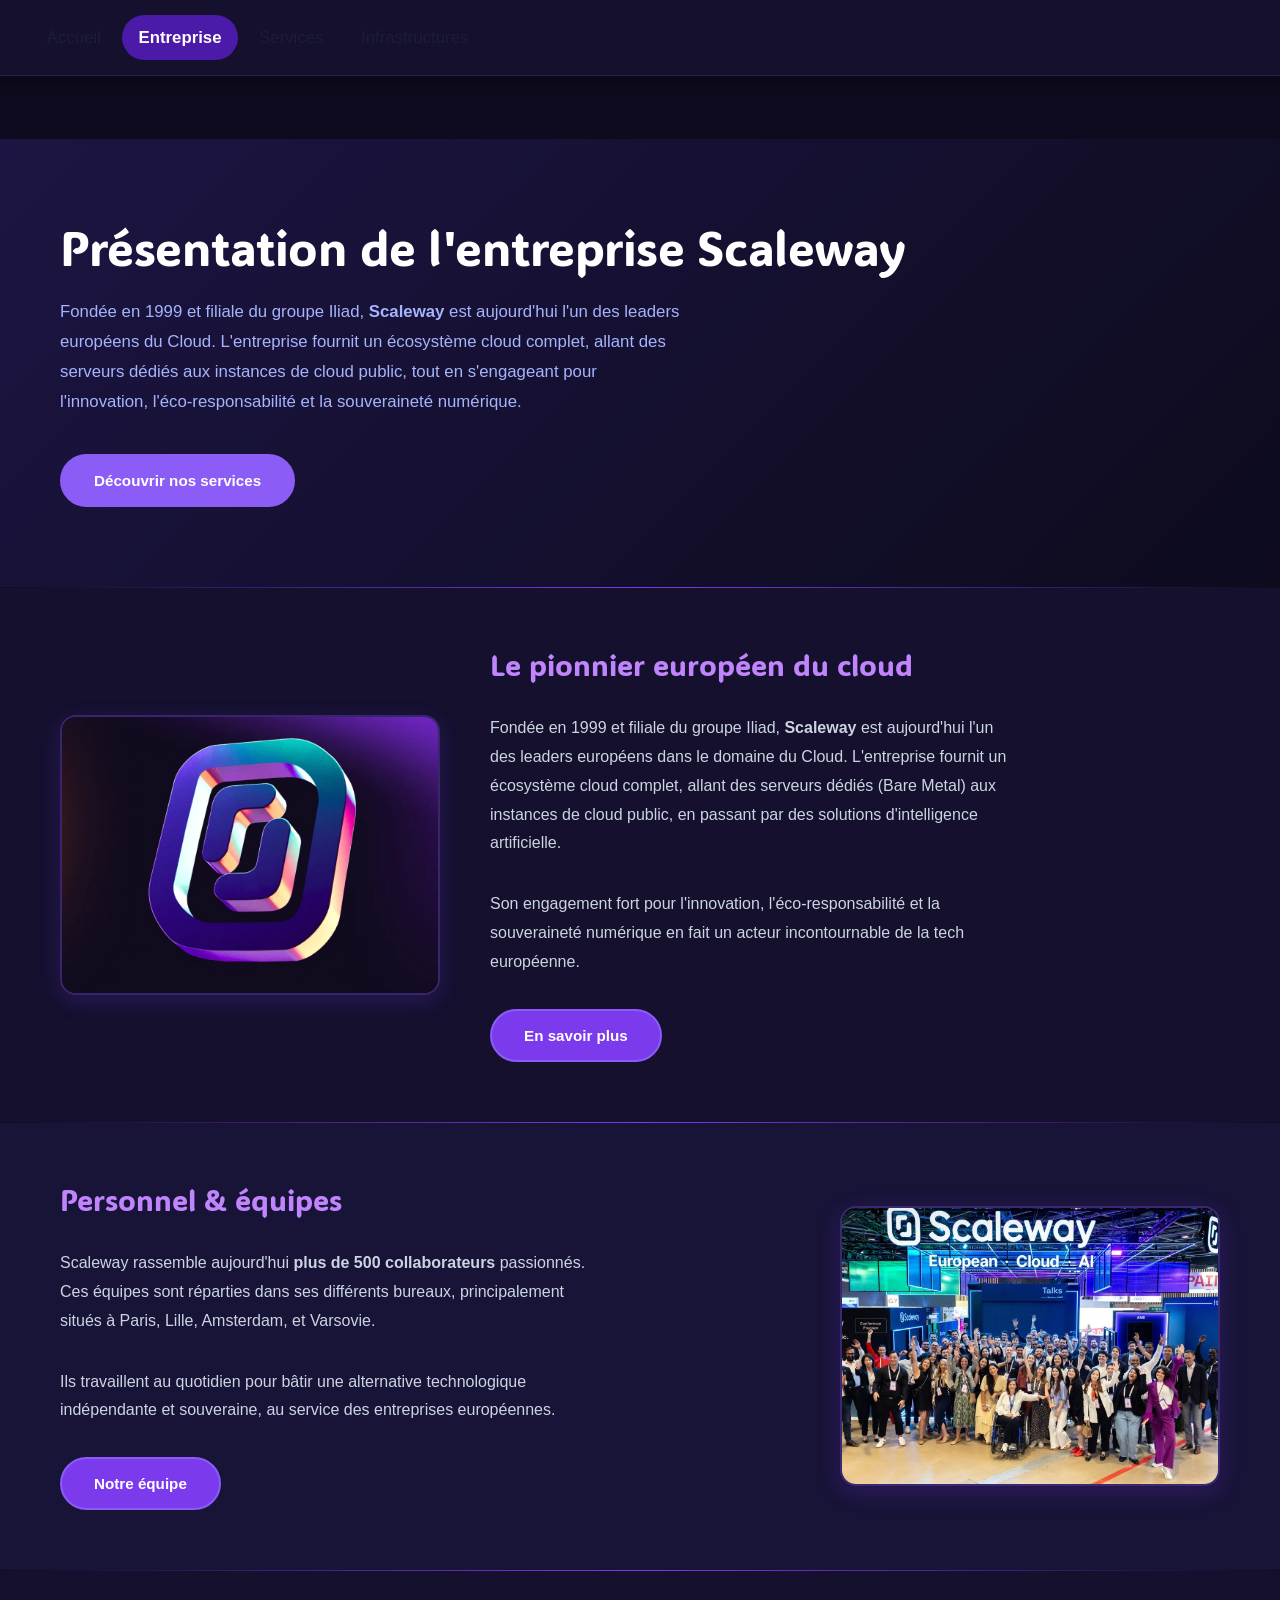
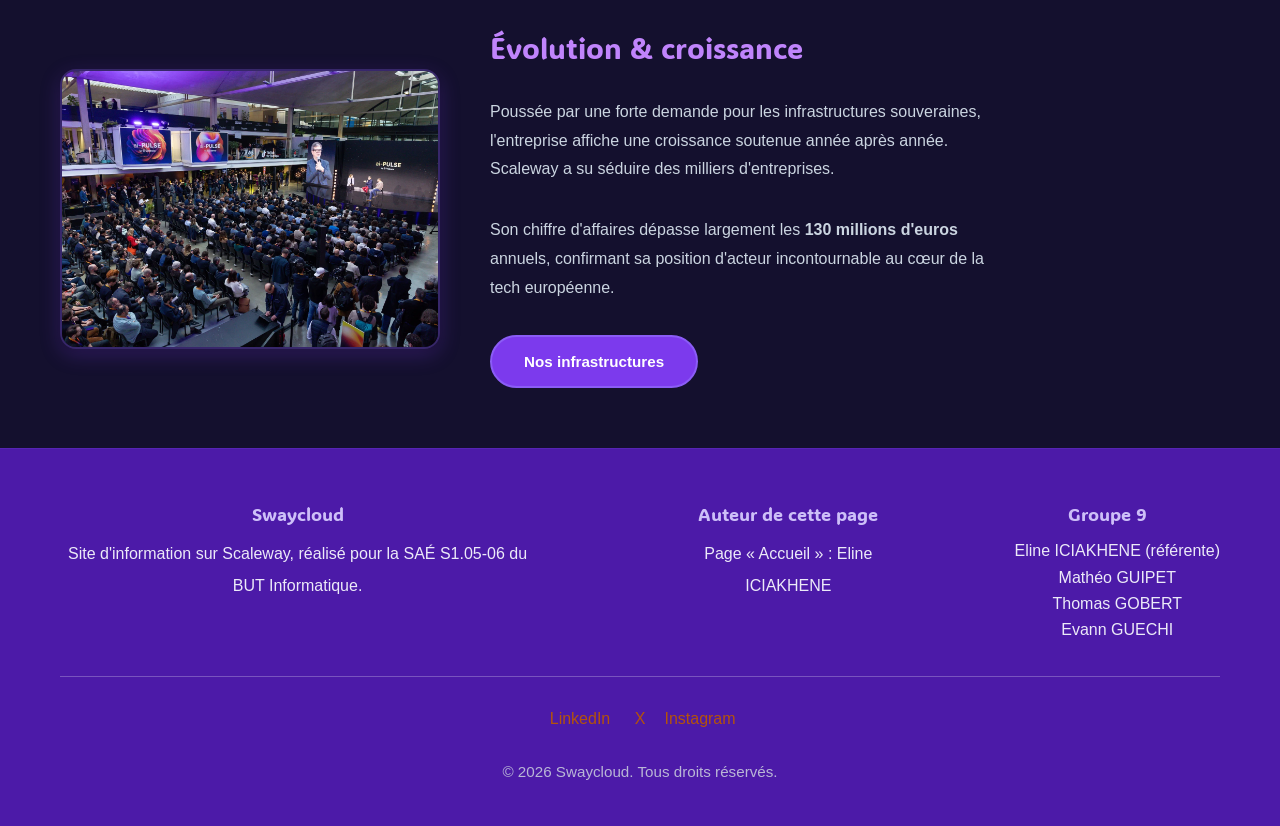
==== commit 838bb2f1: "Refactor footer section with new layout and links Revised footer structure to improve layout and add" ====
--- a/entreprise.html
+++ b/entreprise.html
@@ -105,41 +105,65 @@
     </section>
 
     <!-- ── Footer 3 colonnes ── -->
+    
     <footer class="site-footer">
-    <div class="container">
-      <div class="footer-grid">
-        <div class="footer-col">
-          <h3>Swaycloud</h3>
-          <p>Site d'information sur Scaleway, réalisé pour la SAÉ S1.05-06 du BUT Informatique.</p>
+
+        <div class="container">
+
+            <div class="footer-grid">
+
+                <div>
+                    <p class="footer-title">Swaycloud</p>
+                    <p>
+                        Site d'information sur Scaleway,
+                        réalisé pour la SAÉ S1.05-06
+                        du BUT Informatique.
+                    </p>
+                </div>
+
+                <div>
+                    <p class="footer-title">Auteur de cette page</p>
+                    <p>Page « Accueil » : Eline ICIAKHENE</p>
+                </div>
+
+                <div>
+                    <p class="footer-title">Groupe 9</p>
+                    <ul>
+                        <li>Eline ICIAKHENE (référente)</li>
+                        <li>Mathéo GUIPET</li>
+                        <li>Thomas GOBERT</li>
+                        <li>Evann GUECHI</li>
+                    </ul>
+                </div>
+
+            </div>
+
+            <div class="social-links">
+
+                <a href="https://www.linkedin.com/company/scaleway/"
+                   target="_blank" rel="noopener noreferrer">
+                    LinkedIn
+                </a>
+
+                <a href="https://x.com/Scaleway"
+                   target="_blank" rel="noopener noreferrer">
+                    X
+                </a>
+
+                <a href="https://www.instagram.com/scaleway/"
+                   target="_blank" rel="noopener noreferrer">
+                    Instagram
+                </a>
+
+            </div>
+
+            <p class="footer-copyright">
+                © 2026 Swaycloud. Tous droits réservés.
+            </p>
+
         </div>
-        <div class="footer-col">
-          <h3>Auteur de cette page</h3>
-          <p>Page « Entreprise » : Thomas GOBERT</p>
-        </div>
-        <div class="footer-col">
-          <h3>Groupe 9</h3>
-          <p>Eline ICIAKHENE (référente), Mathéo GUIPET, Thomas GOBERT, Evann GUECHI</p>
-        </div>
-      </div>
-    </div>
-  </footer>
 
-  <nav id="reseaux-sociaux" class="social-links" aria-label="Réseaux sociaux de Scaleway">
-    <a href="https://www.linkedin.com/company/scaleway/" target="_blank" rel="noopener noreferrer" aria-label="LinkedIn de Scaleway">
-      <svg viewBox="0 0 24 24" aria-hidden="true" focusable="false">
-        <path fill="currentColor" d="M20.45 2H3.55C2.69 2 2 2.68 2 3.52v16.96c0 .84.69 1.52 1.55 1.52h16.9c.86 0 1.55-.68 1.55-1.52V3.52c0-.84-.69-1.52-1.55-1.52ZM8.08 18.34H5.12V9.01h2.96v9.33ZM6.6 7.74a1.72 1.72 0 1 1 0-3.44 1.72 1.72 0 0 1 0 3.44Zm12.03 10.6h-2.95v-4.54c0-1.08-.02-2.47-1.5-2.47-1.5 0-1.73 1.17-1.73 2.39v4.62H9.5V9.01h2.83v1.27h.04c.4-.73 1.36-1.5 2.8-1.5 3 0 3.56 1.97 3.56 4.53v5.03Z"/>
-      </svg>
-    </a>
-    <a href="https://x.com/Scaleway" target="_blank" rel="noopener noreferrer" aria-label="X de Scaleway">
-      <svg viewBox="0 0 24 24" aria-hidden="true" focusable="false">
-        <path fill="currentColor" d="M18.9 2h3.3l-7.2 8.2L23.5 22h-6.6l-5.2-7.1L5.5 22H2.2l7.7-8.8L1.7 2h6.8l4.7 6.6L18.9 2Zm-1.2 18h1.8L7.6 3.9H5.7L17.7 20Z"/>
-      </svg>
-    </a>
-    <a href="https://www.instagram.com/scaleway/" target="_blank" rel="noopener noreferrer" aria-label="Instagram de Scaleway">
-      <svg viewBox="0 0 24 24" aria-hidden="true" focusable="false">
-        <path fill="currentColor" d="M7 2h10a5 5 0 0 1 5 5v10a5 5 0 0 1-5 5H7a5 5 0 0 1-5-5V7a5 5 0 0 1 5-5Zm0 2.2A2.8 2.8 0 0 0 4.2 7v10A2.8 2.8 0 0 0 7 19.8h10a2.8 2.8 0 0 0 2.8-2.8V7A2.8 2.8 0 0 0 17 4.2H7Zm5 2.3a5.5 5.5 0 1 1 0 11 5.5 5.5 0 0 1 0-11Zm0 2.2a3.3 3.3 0 1 0 0 6.6 3.3 3.3 0 0 0 0-6.6Zm5.7-3.3a1.3 1.3 0 1 1 0 2.6 1.3 1.3 0 0 1 0-2.6Z"/>
-      </svg>
-    </a>
-  </nav>
+    </footer>
+  
 </body>
 </html>
--- a/entreprise.css
+++ b/entreprise.css
@@ -162,3 +162,52 @@
     to   { opacity: 1; transform: translateY(0); }
 }
 
+/* ── Footer 3 colonnes ── */
+footer {
+    background-color: #0a0817;
+    color: #cbd5e1;
+    padding: 40px 60px;
+    display: block;
+    margin-top: auto;
+    border-top: 1px solid rgba(139, 92, 246, 0.15);
+    width: 100%;
+}
+
+footer .container {
+    max-width: 100%;
+    width: 100%;
+    padding: 0;
+}
+
+footer .footer-col h3 {
+    font-size: 1rem;
+    font-weight: 700;
+    margin-bottom: 14px;
+    color: #f8fafc;
+    text-transform: uppercase;
+    letter-spacing: 0.05em;
+}
+footer .footer-col p,
+footer .footer-col a {
+    display: block;
+    font-size: 0.9rem;
+    color: #94a3b8;
+    text-decoration: none;
+    margin-bottom: 8px;
+    line-height: 1.6;
+    transition: color 0.2s;
+}
+footer .footer-col a:hover { color: #c084fc; }
+
+.footer-grid {
+    display: flex;
+    justify-content: space-between;
+    align-items: flex-start;
+    gap: 40px;
+    width: 100%;
+}
+
+.footer-col {
+    flex: 1;
+}
+
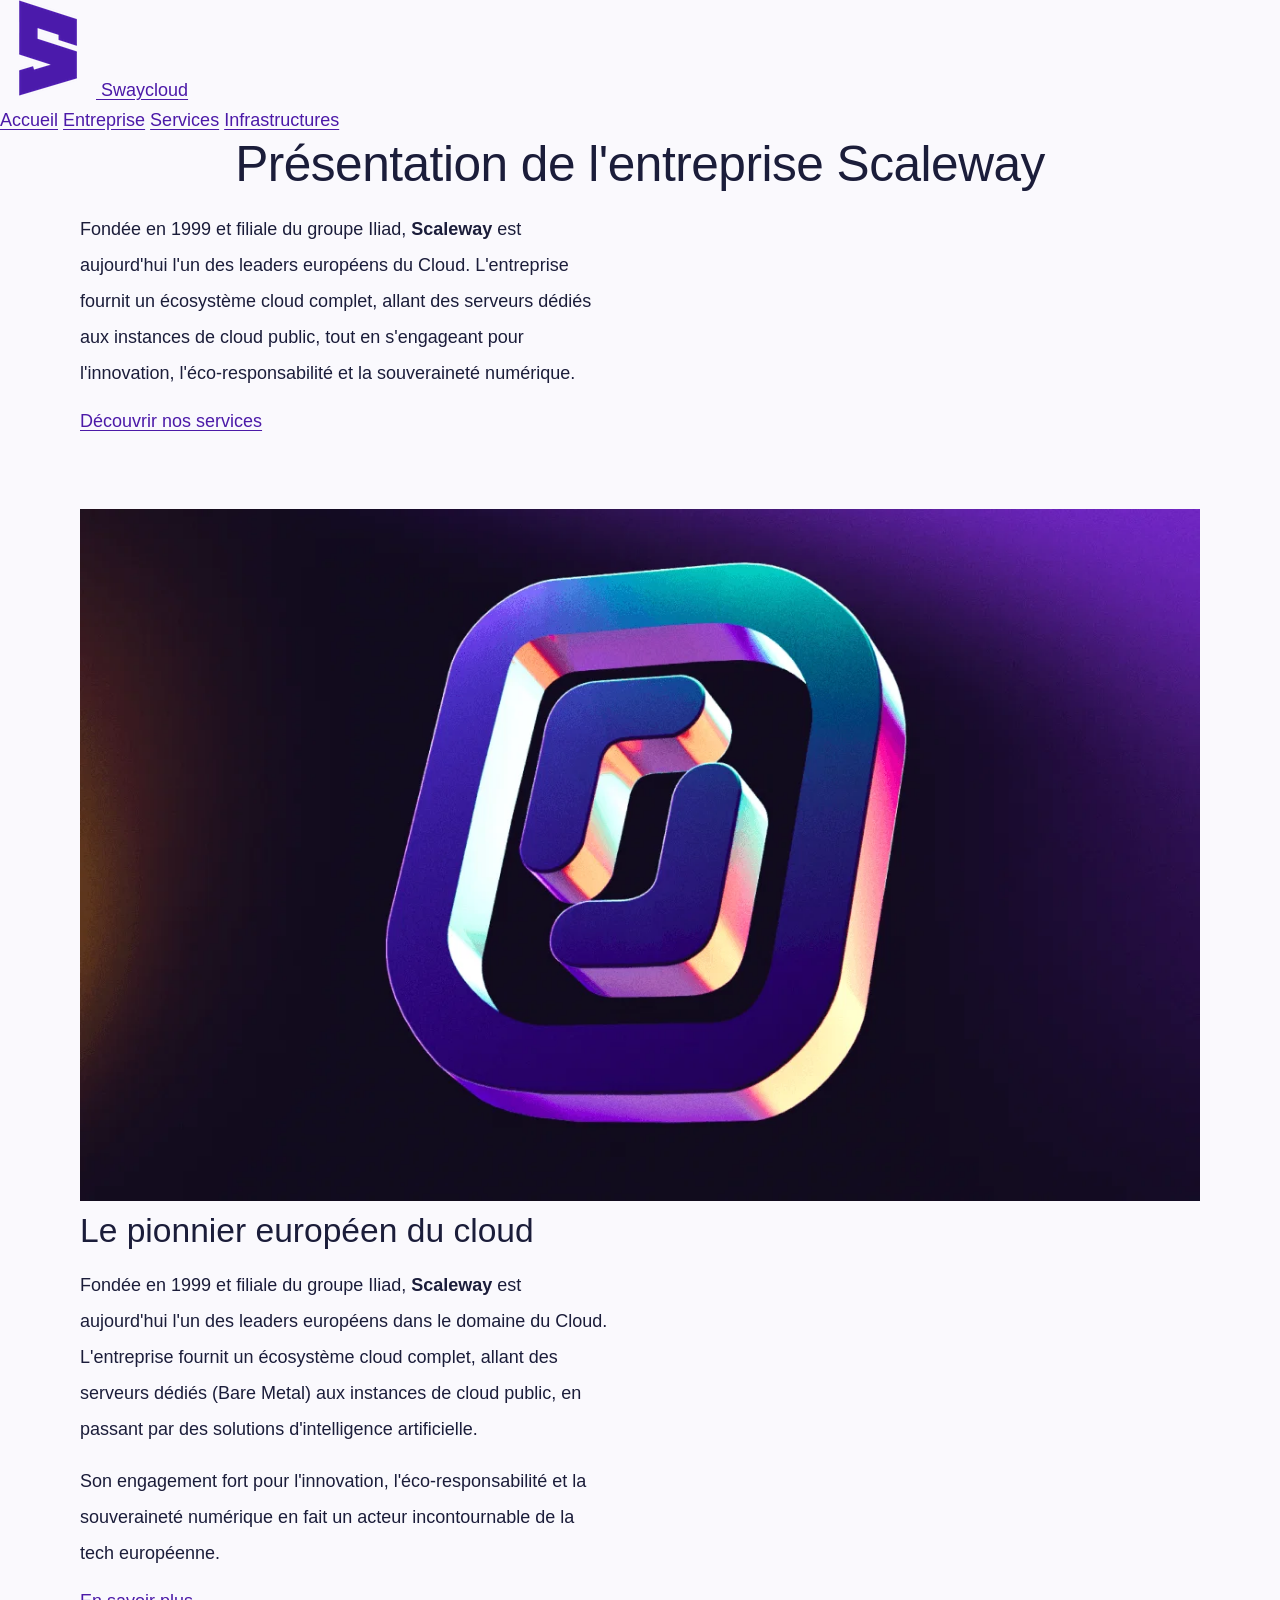
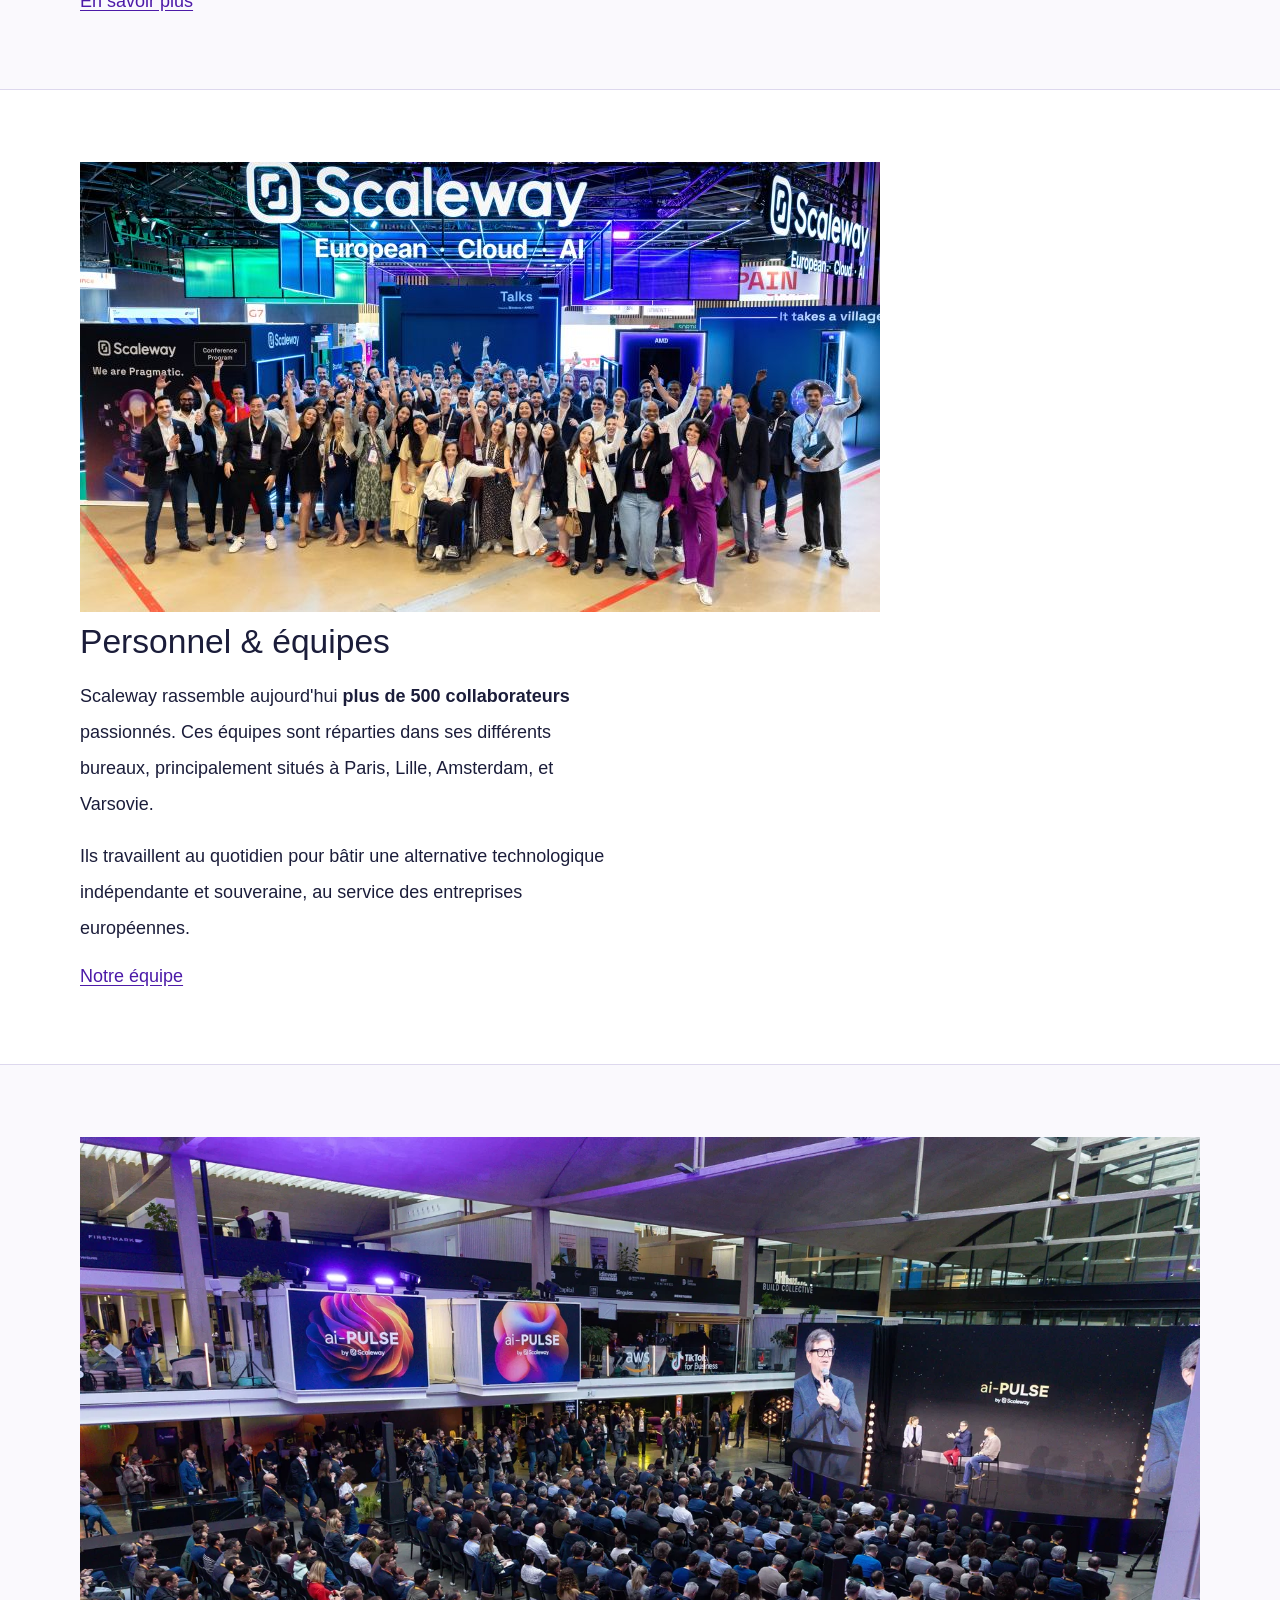
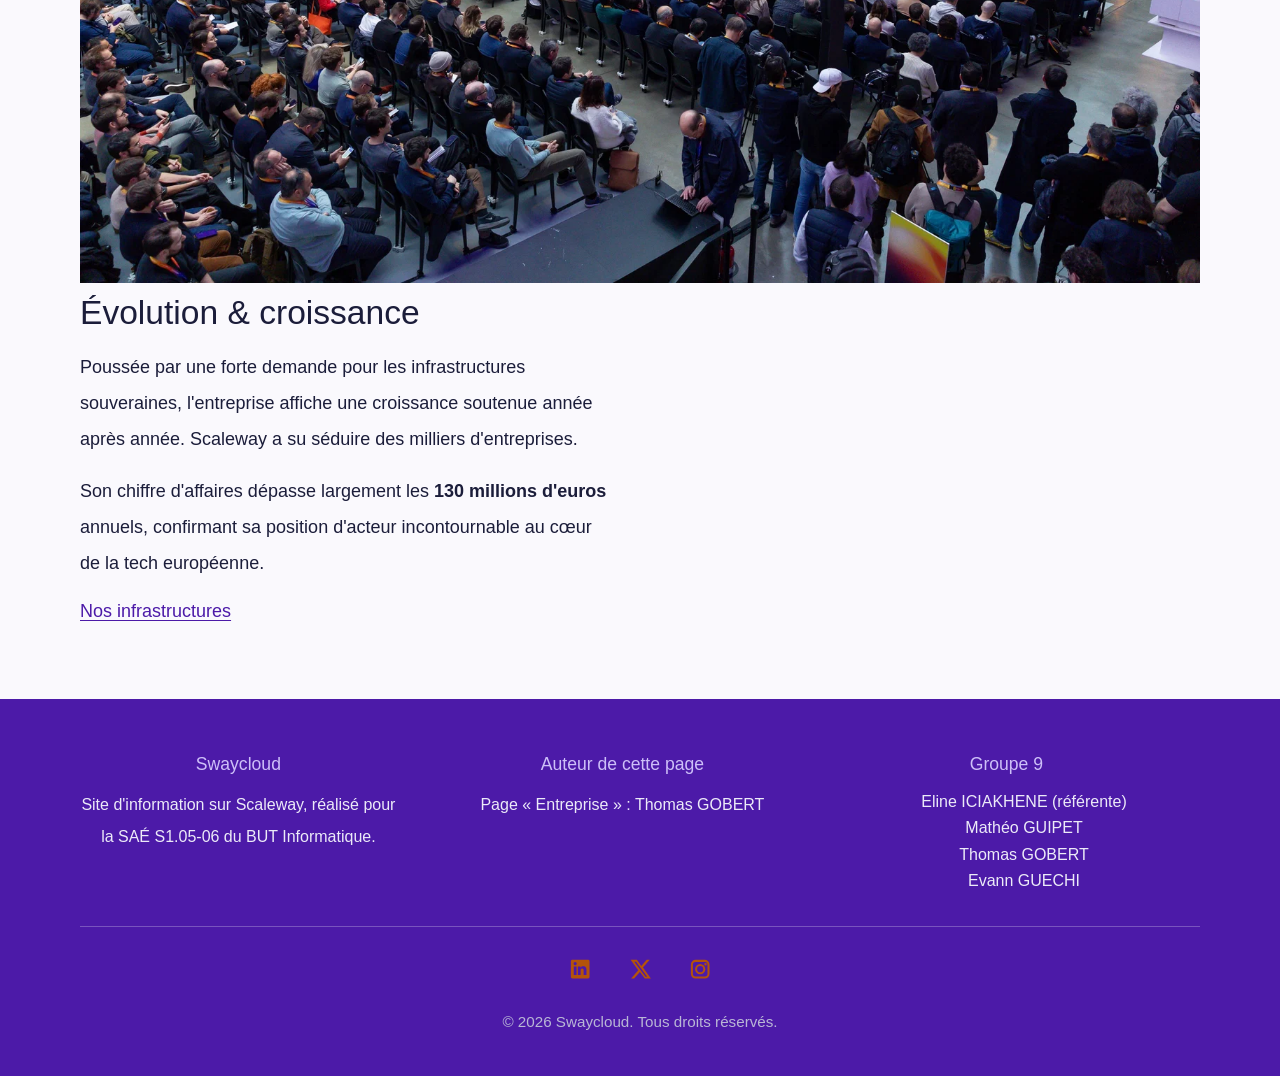
==== commit 5fca64fb: "Add files via upload" ====
--- a/entreprise.html
+++ b/entreprise.html
@@ -1,129 +1,123 @@
 <!DOCTYPE html>
 <html lang="fr">
+
 <head>
-    <meta charset="UTF-8">
-    <meta name="viewport" content="width=device-width, initial-scale=1.0">
-    <title>Entreprise</title>
-    <link rel="preconnect" href="https://fonts.googleapis.com">
-    <link rel="preconnect" href="https://fonts.gstatic.com" crossorigin>
-    <link rel="stylesheet" href="https://fonts.googleapis.com/css2?family=ADLaM+Display&display=swap">
+    <meta charset="utf-8">
+    <meta name="viewport" content="width=device-width, initial-scale=1">
+    <meta name="author" content="Thomas GOBERT">
+    <title>Entreprise - Swaycloud</title>
+    <link rel="icon" href="images/logo.png">
     <link rel="stylesheet" href="style.css">
-    <link rel="stylesheet" href="entreprise.css">
-    <link rel="icon" href="images/favicon.ico">
 </head>
+
 <body>
 
-     <!-- ── Navigation ── -->
-    <header class="site-header">
-    <div class="container header-inner">
-      <a class="brand" href="index.html">
-        <img src="images/logo.png" width="34" height="34" alt="">
-        <span>Swaycloud</span>
-      </a>
-      <nav class="main-nav">
-        <ul>
-          <li><a href="index.html">Accueil</a></li>
-          <li><a href="entreprise.html" class="actif"><b>Entreprise</b></a></li>
-          <li><a href="services.html" >Services</a></li>
-        <li><a href="infrastructures.html">Infrastructures</a></li>
-        </ul>
-      </nav>
-    </div>
-  </header>
+    <nav class="navigation" aria-label="Menu principal">
+        <a href="index.html" class="marque">
+            <img src="images/logo.png" alt="">
+            <span>Swaycloud</span>
+        </a>
 
-    <!-- ── Hero ── -->
-    <section class="hero">
-        <h1>Présentation de l'entreprise Scaleway</h1>
-        <p>
-            Fondée en 1999 et filiale du groupe Iliad, <strong>Scaleway</strong> est aujourd'hui
-            l'un des leaders européens du Cloud. L'entreprise fournit un écosystème cloud complet,
-            allant des serveurs dédiés aux instances de cloud public, tout en s'engageant pour
-            l'innovation, l'éco-responsabilité et la souveraineté numérique.
-        </p>
-        <a href="services.html" class="btn">Découvrir nos services</a>
-    </section>
+        <div class="menu">
+            <a href="index.html">Accueil</a>
+            <a href="entreprise.html" class="actif" aria-current="page">Entreprise</a>
+            <a href="services.html">Services</a>
+            <a href="infrastructures.html">Infrastructures</a>
+        </div>
+    </nav>
 
-    <hr class="divider">
+    <main>
 
-    <!-- ── Section 1 : image à gauche ── -->
-    <section class="content-section">
-        <img src="images/scaleway.jpg" alt="Logo Scaleway" class="img-card">
-        <div class="text-block">
-            <h2>Le pionnier européen du cloud</h2>
-            <p>
-                Fondée en 1999 et filiale du groupe Iliad, <strong>Scaleway</strong> est aujourd'hui
-                l'un des leaders européens dans le domaine du Cloud. L'entreprise fournit un
-                écosystème cloud complet, allant des serveurs dédiés (Bare Metal) aux instances
-                de cloud public, en passant par des solutions d'intelligence artificielle.
-            </p>
-            <p>
-                Son engagement fort pour l'innovation, l'éco-responsabilité et la souveraineté
-                numérique en fait un acteur incontournable de la tech européenne.
-            </p>
-            <a href="https://www.welcometothejungle.com/fr/companies-v1/scaleway/team" class="btn" style="align-self: flex-start;">En savoir plus</a>
-        </div>
-    </section>
+        <!-- HERO -->
+        <section class="hero">
+            <div class="container">
+                <h1>Présentation de l'entreprise Scaleway</h1>
+                <p class="introduction">
+                    Fondée en 1999 et filiale du groupe Iliad, <strong>Scaleway</strong> est aujourd'hui
+                    l'un des leaders européens du Cloud. L'entreprise fournit un écosystème cloud complet,
+                    allant des serveurs dédiés aux instances de cloud public, tout en s'engageant pour
+                    l'innovation, l'éco-responsabilité et la souveraineté numérique.
+                </p>
+                <div class="boutons">
+                    <a href="services.html" class="bouton">Découvrir nos services</a>
+                </div>
+            </div>
+        </section>
 
-    <hr class="divider">
+        <!-- SECTION 1 : image à gauche -->
+        <section class="section">
+            <div class="container deux-colonnes">
+                <img src="images/scaleway.jpg" alt="Logo Scaleway" class="image-carte">
+                <div class="bloc-texte">
+                    <h2>Le pionnier européen du cloud</h2>
+                    <p>
+                        Fondée en 1999 et filiale du groupe Iliad, <strong>Scaleway</strong> est aujourd'hui
+                        l'un des leaders européens dans le domaine du Cloud. L'entreprise fournit un
+                        écosystème cloud complet, allant des serveurs dédiés (Bare Metal) aux instances
+                        de cloud public, en passant par des solutions d'intelligence artificielle.
+                    </p>
+                    <p>
+                        Son engagement fort pour l'innovation, l'éco-responsabilité et la souveraineté
+                        numérique en fait un acteur incontournable de la tech européenne.
+                    </p>
+                    <a href="https://www.welcometothejungle.com/fr/companies-v1/scaleway/team" class="bouton" target="_blank" rel="noopener noreferrer">En savoir plus</a>
+                </div>
+            </div>
+        </section>
 
-    <!-- ── Section 2 : image à droite ── -->
-    <section class="content-section reverse">
-        <img src="images/équipe_scaleway.jpg" alt="Équipe Scaleway" class="img-card">
-        <div class="text-block">
-            <h2>Personnel &amp; équipes</h2>
-            <p>
-                Scaleway rassemble aujourd'hui <strong>plus de 500 collaborateurs</strong> passionnés.
-                Ces équipes sont réparties dans ses différents bureaux, principalement situés à
-                Paris, Lille, Amsterdam, et Varsovie.
-            </p>
-            <p>
-                Ils travaillent au quotidien pour bâtir une alternative technologique indépendante
-                et souveraine, au service des entreprises européennes.
-            </p>
-            <a href="page1.html" class="btn" style="align-self: flex-start;">Notre équipe</a>
-        </div>
-    </section>
+        <!-- SECTION 2 : image à droite -->
+        <section class="section section--alt">
+            <div class="container deux-colonnes deux-colonnes--inverse">
+                <img src="images/équipe_scaleway.jpg" alt="Équipe Scaleway" class="image-carte">
+                <div class="bloc-texte">
+                    <h2>Personnel &amp; équipes</h2>
+                    <p>
+                        Scaleway rassemble aujourd'hui <strong>plus de 500 collaborateurs</strong> passionnés.
+                        Ces équipes sont réparties dans ses différents bureaux, principalement situés à
+                        Paris, Lille, Amsterdam, et Varsovie.
+                    </p>
+                    <p>
+                        Ils travaillent au quotidien pour bâtir une alternative technologique indépendante
+                        et souveraine, au service des entreprises européennes.
+                    </p>
+                    <a href="https://www.linkedin.com/company/scaleway/" class="bouton" target="_blank" rel="noopener noreferrer">Notre équipe</a>
+                </div>
+            </div>
+        </section>
 
-    <hr class="divider">
+        <!-- SECTION 3 : image à gauche -->
+        <section class="section">
+            <div class="container deux-colonnes">
+                <img src="images/images_scaleway.webp" alt="Datacenter Scaleway" class="image-carte">
+                <div class="bloc-texte">
+                    <h2>Évolution &amp; croissance</h2>
+                    <p>
+                        Poussée par une forte demande pour les infrastructures souveraines, l'entreprise
+                        affiche une croissance soutenue année après année. Scaleway a su séduire des
+                        milliers d'entreprises.
+                    </p>
+                    <p>
+                        Son chiffre d'affaires dépasse largement les <strong>130 millions d'euros</strong>
+                        annuels, confirmant sa position d'acteur incontournable au cœur de la tech européenne.
+                    </p>
+                    <a href="infrastructures.html" class="bouton">Nos infrastructures</a>
+                </div>
+            </div>
+        </section>
+    </main>
 
-    <!-- ── Section 3 : image à gauche ── -->
-    <section class="content-section">
-        <img src="images/images_scaleway.webp" alt="Datacenter Scaleway" class="img-card">
-        <div class="text-block">
-            <h2>Évolution &amp; croissance</h2>
-            <p>
-                Poussée par une forte demande pour les infrastructures souveraines, l'entreprise
-                affiche une croissance soutenue année après année. Scaleway a su séduire des
-                milliers d'entreprises.
-            </p>
-            <p>
-                Son chiffre d'affaires dépasse largement les <strong>130 millions d'euros</strong>
-                annuels, confirmant sa position d'acteur incontournable au cœur de la tech européenne.
-            </p>
-            <a href="page3.html" class="btn" style="align-self: flex-start;">Nos infrastructures</a>
-        </div>
-    </section>
-
-    <!-- ── Footer 3 colonnes ── -->
-    
     <footer class="site-footer">
-
         <div class="container">
 
             <div class="footer-grid">
-
                 <div>
                     <p class="footer-title">Swaycloud</p>
-                    <p>
-                        Site d'information sur Scaleway,
-                        réalisé pour la SAÉ S1.05-06
-                        du BUT Informatique.
-                    </p>
+                    <p>Site d'information sur Scaleway, réalisé pour la SAÉ S1.05-06 du BUT Informatique.</p>
                 </div>
 
                 <div>
                     <p class="footer-title">Auteur de cette page</p>
-                    <p>Page « Accueil » : Eline ICIAKHENE</p>
+                    <p>Page « Entreprise » : Thomas GOBERT</p>
                 </div>
 
                 <div>
@@ -135,35 +129,30 @@
                         <li>Evann GUECHI</li>
                     </ul>
                 </div>
-
             </div>
 
-            <div class="social-links">
+            <nav class="social-links" aria-label="Réseaux sociaux de Scaleway">
+                <a href="https://www.linkedin.com/company/scaleway/" target="_blank" rel="noopener noreferrer" aria-label="LinkedIn de Scaleway">
+                    <svg viewBox="0 0 24 24" aria-hidden="true" focusable="false">
+                        <path fill="currentColor" d="M20.45 2H3.55C2.69 2 2 2.68 2 3.52v16.96c0 .84.69 1.52 1.55 1.52h16.9c.86 0 1.55-.68 1.55-1.52V3.52c0-.84-.69-1.52-1.55-1.52ZM8.08 18.34H5.12V9.01h2.96v9.33ZM6.6 7.74a1.72 1.72 0 1 1 0-3.44 1.72 1.72 0 0 1 0 3.44Zm12.03 10.6h-2.95v-4.54c0-1.08-.02-2.47-1.5-2.47-1.5 0-1.73 1.17-1.73 2.39v4.62H9.5V9.01h2.83v1.27h.04c.4-.73 1.36-1.5 2.8-1.5 3 0 3.56 1.97 3.56 4.53v5.03Z"/>
+                    </svg>
+                </a>
+                <a href="https://x.com/Scaleway" target="_blank" rel="noopener noreferrer" aria-label="X de Scaleway">
+                    <svg viewBox="0 0 24 24" aria-hidden="true" focusable="false">
+                        <path fill="currentColor" d="M18.9 2h3.3l-7.2 8.2L23.5 22h-6.6l-5.2-7.1L5.5 22H2.2l7.7-8.8L1.7 2h6.8l4.7 6.6L18.9 2Zm-1.2 18h1.8L7.6 3.9H5.7L17.7 20Z"/>
+                    </svg>
+                </a>
+                <a href="https://www.instagram.com/scaleway/" target="_blank" rel="noopener noreferrer" aria-label="Instagram de Scaleway">
+                    <svg viewBox="0 0 24 24" aria-hidden="true" focusable="false">
+                        <path fill="currentColor" d="M7 2h10a5 5 0 0 1 5 5v10a5 5 0 0 1-5 5H7a5 5 0 0 1-5-5V7a5 5 0 0 1 5-5Zm0 2.2A2.8 2.8 0 0 0 4.2 7v10A2.8 2.8 0 0 0 7 19.8h10a2.8 2.8 0 0 0 2.8-2.8V7A2.8 2.8 0 0 0 17 4.2H7Zm5 2.3a5.5 5.5 0 1 1 0 11 5.5 5.5 0 0 1 0-11Zm0 2.2a3.3 3.3 0 1 0 0 6.6 3.3 3.3 0 0 0 0-6.6Zm5.7-3.3a1.3 1.3 0 1 1 0 2.6 1.3 1.3 0 0 1 0-2.6Z"/>
+                    </svg>
+                </a>
+            </nav>
 
-                <a href="https://www.linkedin.com/company/scaleway/"
-                   target="_blank" rel="noopener noreferrer">
-                    LinkedIn
-                </a>
-
-                <a href="https://x.com/Scaleway"
-                   target="_blank" rel="noopener noreferrer">
-                    X
-                </a>
-
-                <a href="https://www.instagram.com/scaleway/"
-                   target="_blank" rel="noopener noreferrer">
-                    Instagram
-                </a>
-
-            </div>
-
-            <p class="footer-copyright">
-                © 2026 Swaycloud. Tous droits réservés.
-            </p>
+            <p class="footer-copyright">© 2026 Swaycloud. Tous droits réservés.</p>
 
         </div>
+    </footer>
 
-    </footer>
-  
 </body>
 </html>
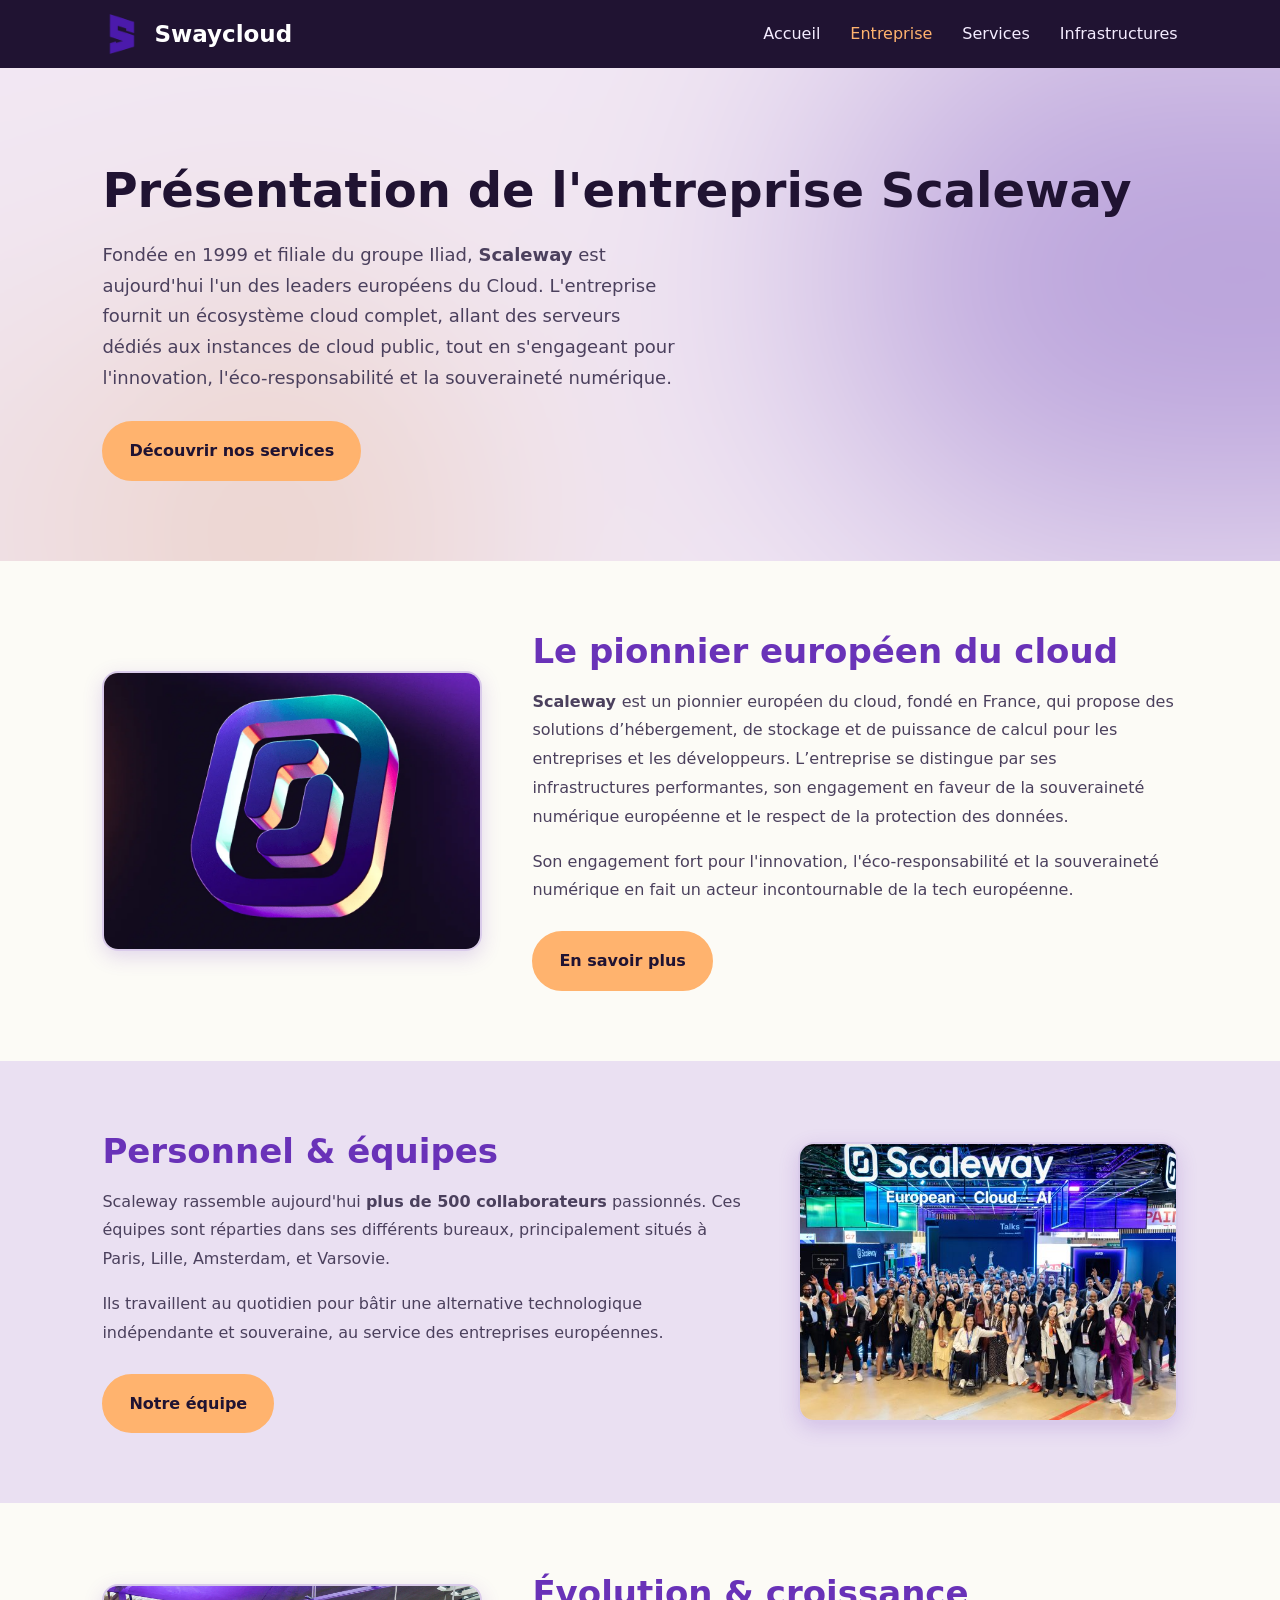
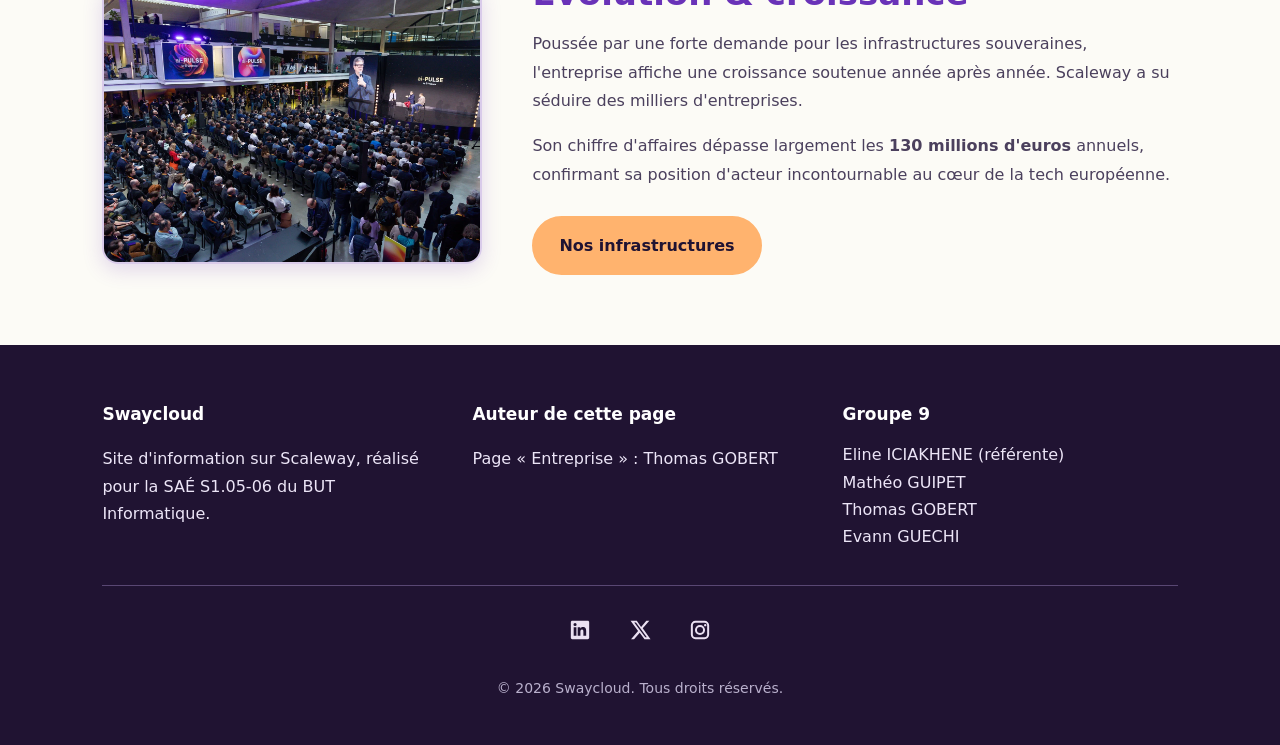
==== commit b00e219f: "Update entreprise.html" ====
--- a/entreprise.html
+++ b/entreprise.html
@@ -50,12 +50,7 @@
                 <img src="images/scaleway.jpg" alt="Logo Scaleway" class="image-carte">
                 <div class="bloc-texte">
                     <h2>Le pionnier européen du cloud</h2>
-                    <p>
-                        Fondée en 1999 et filiale du groupe Iliad, <strong>Scaleway</strong> est aujourd'hui
-                        l'un des leaders européens dans le domaine du Cloud. L'entreprise fournit un
-                        écosystème cloud complet, allant des serveurs dédiés (Bare Metal) aux instances
-                        de cloud public, en passant par des solutions d'intelligence artificielle.
-                    </p>
+                    <p><strong>Scaleway </strong>est un pionnier européen du cloud, fondé en France, qui propose des solutions d’hébergement, de stockage et de puissance de calcul pour les entreprises et les développeurs. L’entreprise se distingue par ses infrastructures performantes, son engagement en faveur de la souveraineté numérique européenne et le respect de la protection des données. 
                     <p>
                         Son engagement fort pour l'innovation, l'éco-responsabilité et la souveraineté
                         numérique en fait un acteur incontournable de la tech européenne.
--- a/style.css
+++ b/style.css
@@ -1,267 +1,644 @@
-/* ==================== BASE ==================== */
+/* ==========================================================
+   Swaycloud : feuille de style UNIQUE (4 pages)
+  
+     1. Variables et base
+     2. Menu
+     3. Boutons
+     4. Hero (en-tête de page)
+     5. Sections génériques
+     6. Page Accueil
+     7. Page Entreprise
+     8. Page Services
+     9. Page Infrastructures
+    10. Footer
+    11. Responsive
+    12. Accessibilité
+   ========================================================== */
+
+
+/* ==================== 1. VARIABLES ET BASE ==================== */
+
+:root {
+    --violet-fonce: #201332;
+    --violet: #6932B8;
+    --violet-clair: #9B57F5;
+    --lavande: #EAE0F2;
+    --peche: #FFB36E;
+    --peche-clair: #FFD1A4;
+    --creme: #FCFBF6;
+    --texte-doux: #4B405D;
+    --bordure: #D9CBEA;
+}
 
 * {
     box-sizing: border-box;
 }
 
-html, body {
+body {
     margin: 0;
-    width: 100%;
-}
-
-body {
-    background-color: rgb(228, 218, 237);
-    font-family: system-ui, -apple-system, BlinkMacSystemFont;
-}
-
-/* ==================== MENU ==================== */
+    font-family: system-ui, -apple-system, "Segoe UI", sans-serif;
+    line-height: 1.6;
+    color: var(--violet-fonce);
+    background-color: var(--creme);
+}
+
+img {
+    max-width: 100%;
+    height: auto;
+}
+
+h1, h2, h3 {
+    line-height: 1.2;
+}
+
+a:focus-visible,
+.bouton:focus-visible {
+    outline: 3px solid var(--peche);
+    outline-offset: 3px;
+}
 
 .container {
-    width: 90%;
     max-width: 1120px;
     margin: 0 auto;
 }
 
-.site-header {
+.sur-titre {
+    color: var(--violet-clair);
+    font-size: 13px;
+    font-weight: bold;
+    letter-spacing: 2px;
+}
+
+
+/* ==================== 2. MENU ==================== */
+
+.navigation {
     position: sticky;
     top: 0;
     z-index: 10;
+    display: flex;
+    align-items: center;
+    gap: 20px;
+    padding: 14px 8%;
+    background-color: var(--violet-fonce);
+}
+
+.marque {
+    display: flex;
+    align-items: center;
+    gap: 12px;
+    color: white;
+    font-size: 23px;
+    font-weight: bold;
+    text-decoration: none;
+}
+
+.marque img {
+    width: 40px;
+    height: 40px;
+    object-fit: contain;
+}
+
+.menu {
+    display: flex;
+    gap: 30px;
+    margin-left: auto;
+}
+
+.menu a {
+    color: #F4ECFF;
+    text-decoration: none;
+}
+
+.menu a:hover,
+.menu .actif {
+    color: var(--peche);
+}
+
+
+/* ==================== 3. BOUTONS ==================== */
+
+.boutons {
+    display: flex;
+    flex-wrap: wrap;
+    gap: 15px;
+    margin-top: 28px;
+}
+
+.bouton {
+    display: inline-block;
+    padding: 15px 25px;
+    border-radius: 30px;
+    background-color: var(--peche);
+    border: 2px solid var(--peche);
+    color: var(--violet-fonce);
+    text-decoration: none;
+    font-weight: 600;
+}
+
+.bouton:hover {
+    background-color: var(--peche-clair);
+    border-color: var(--peche-clair);
+}
+
+.bouton-secondaire {
+    background-color: rgba(255, 255, 255, 0.65);
+}
+
+.bouton-secondaire:hover {
+    background-color: var(--peche);
+    border-color: var(--peche);
+}
+
+
+/* ==================== 4. HERO (en-tête de chaque page) ==================== */
+
+.hero {
+    padding: 80px 8%;
+    background-image: url("images/fond_accueil.png");
+    background-size: cover;
+    background-position: center;
+    background-repeat: no-repeat;
+}
+
+.hero h1 {
+    font-size: 48px;
+    line-height: 1.15;
+    margin: 15px 0 22px;
+}
+
+.introduction {
+    max-width: 580px;
+    font-size: 18px;
+    line-height: 1.7;
+    color: var(--texte-doux);
+}
+
+/* Hero avec texte + image côte à côte (Services, Infrastructures) */
+.hero-grille {
+    display: grid;
+    grid-template-columns: 1.1fr 0.9fr;
+    gap: 40px;
+    align-items: center;
+}
+
+.hero-grille img {
+    display: block;
+    width: 100%;
+    border-radius: 24px;
+}
+
+.legende {
+    margin: 10px 0 0;
+    font-size: 14px;
+    color: var(--texte-doux);
+}
+
+/* Hero de la page d'accueil */
+.hero-accueil {
+    display: flex;
+    align-items: center;
+    min-height: 530px;
+}
+
+.hero-accueil .hero-contenu {
+    width: 60%;
+}
+
+
+/* ==================== 5. SECTIONS GÉNÉRIQUES ==================== */
+
+.section {
+    padding: 70px 8%;
+    background-color: var(--creme);
+}
+
+.section--alt {
+    background-color: var(--lavande);
+}
+
+.section h2 {
+    margin: 0 0 20px;
+    font-size: 34px;
+    color: var(--violet);
+}
+
+.section h3 {
+    margin: 24px 0 10px;
+    font-size: 20px;
+}
+
+.section p,
+.section li {
+    line-height: 1.8;
+    color: var(--texte-doux);
+}
+
+.section p {
+    max-width: 760px;
+}
+
+.section ul {
+    padding-left: 22px;
+}
+
+.section a:not(.bouton) {
+    color: var(--violet);
+}
+
+.section a:not(.bouton):hover {
+    color: var(--violet-fonce);
+}
+
+.section-head p {
+    font-size: 18px;
+}
+
+.nom-marque {
+    color: var(--violet);
+    font-weight: 600;
+}
+
+/* Grandes images de contenu (tableaux, schémas, graphiques) */
+.image-contenu {
+    display: block;
+    width: 100%;
+    max-width: 1000px;
+    margin: 25px 0;
+    border: 1px solid var(--bordure);
+    border-radius: 14px;
     background-color: white;
-    border-bottom: 1px solid #ddd8ee;
-}
-
-.header-inner {
-    display: flex;
-    align-items: center;
-    justify-content: space-between;
-    min-height: 68px;
-    flex-wrap: wrap;
-}
-
-.brand {
-    display: flex;
-    align-items: center;
-    gap: 10px;
-    font-family: 'ADLaM Display', 'Trebuchet MS', Arial, sans-serif;
-    font-size: 22.4px;
-    color: #1b1d3a;
+}
+
+
+/* ==================== 6. PAGE ACCUEIL ==================== */
+
+/* ----- Section logos ----- */
+
+.logos {
+    padding: 75px 8% 45px;
+    background-image: url("images/fond_texture.png");
+    background-size: cover;
+    background-position: center top;
+    background-repeat: no-repeat;
+    background-color: var(--violet-fonce);
+}
+
+.bloc-logos {
+    display: flex;
+    align-items: center;
+    position: relative;
+    min-height: 260px;
+    padding: 35px 30px;
+    border-radius: 22px;
+    background-color: var(--lavande);
+}
+
+.contenu-logos {
+    width: 75%;
+    min-width: 0;
+}
+
+.contenu-logos .sur-titre {
+    margin-top: 0;
+    color: var(--violet);
+}
+
+.contenu-logos h2 {
+    margin: 12px 0 30px;
+    font-size: 25px;
+    color: var(--violet-fonce);
+}
+
+.ligne-logos {
+    width: 100%;
+    overflow: hidden;
+}
+
+.defilement {
+    display: flex;
+    width: max-content;
+    animation: defiler 30s linear infinite;
+}
+
+.groupe-logos {
+    display: flex;
+    align-items: center;
+    gap: 45px;
+    padding-right: 45px;
+}
+
+.groupe-logos img {
+    width: 125px;
+    height: 75px;
+    object-fit: contain;
+    flex-shrink: 0;
+}
+
+@keyframes defiler {
+    from { transform: translateX(0); }
+    to   { transform: translateX(-50%); }
+}
+
+.illustration-logos {
+    width: 30%;
+    display: flex;
+    align-items: center;
+    justify-content: center;
+    padding-left: 20px;
+}
+
+.illustration-logos img {
+    width: 100%;
+    max-width: 320px;
+    height: auto;
+    border-radius: 14px;
+}
+
+/* ----- Trois piliers ----- */
+
+.piliers {
+    padding: 45px 8% 100px;
+    color: white;
+    background-image: url("images/fond_texture.png");
+    background-size: cover;
+    background-position: center;
+    background-repeat: no-repeat;
+    background-color: var(--violet-fonce);
+}
+
+.piliers > .sur-titre {
+    text-align: center;
+    color: var(--peche);
+}
+
+.piliers h2 {
+    text-align: center;
+    font-size: 40px;
+    margin: 12px 0 45px;
+}
+
+.cartes {
+    display: flex;
+    gap: 22px;
+}
+
+.carte {
+    flex: 1;
+    min-width: 0;
+    padding: 30px;
+    background-color: rgba(32, 19, 50, 0.65);
+    border: 1px solid #7654A3;
+    border-radius: 16px;
+}
+
+.icone-carte {
+    display: flex;
+    align-items: center;
+    justify-content: center;
+    width: 65px;
+    height: 65px;
+    margin-bottom: 22px;
+    border-radius: 16px;
+    background-color: #5431A5;
+    color: white;
+    font-size: 23px;
+    font-weight: bold;
+}
+
+.carte h3 {
+    color: var(--peche);
+    font-size: 24px;
+    margin: 0 0 16px;
+}
+
+.carte p {
+    line-height: 1.7;
+    color: #E8DEF4;
+    min-height: 120px;
+}
+
+.carte a {
+    display: inline-block;
+    margin-top: 10px;
+    color: var(--peche);
+    font-weight: bold;
     text-decoration: none;
 }
 
-.brand:hover {
-    color: #4c1aa8;
-}
-
-.main-nav ul {
-    display: flex;
-    gap: 5px;
+.carte a:hover {
+    text-decoration: underline;
+}
+
+/* ----- Chiffres ----- */
+
+.chiffres {
+    padding: 85px 8% 95px;
+    background-image: url("images/fond_accueil.png");
+    background-size: cover;
+    background-position: center;
+    background-repeat: no-repeat;
+}
+
+.chiffres > .sur-titre {
+    text-align: center;
+}
+
+.chiffres h2 {
+    text-align: center;
+    font-size: 38px;
+    margin: 12px 0 45px;
+}
+
+.statistiques {
+    display: grid;
+    grid-template-columns: repeat(4, 1fr);
+    gap: 15px;
+}
+
+.stat {
+    padding: 28px 15px;
+    text-align: center;
+    background-color: rgba(255, 255, 255, 0.45);
+    border: 1px solid rgba(255, 255, 255, 0.65);
+    border-radius: 16px;
+}
+
+.stat h3 {
+    margin: 0 0 10px;
+    font-size: 43px;
+    color: #6A25C2;
+}
+
+.stat p {
     margin: 0;
-    padding: 0;
-    list-style: none;
-    flex-wrap: wrap;
-}
-
-.main-nav a {
-    display: block;
-    padding: 9px 17px;
-    border-radius: 999px;
-    color: #1b1d3a;
-    text-decoration: none;
-}
-
-.main-nav a:hover {
-    background-color: #eeebfb;
-    color: #3a1383;
-}
-
-.main-nav a.actif {
-    background-color: #4c1aa8;
-    color: white;
-}
-
-/* ==================== MISE EN PAGE DES IMAGES - SERVICES ==================== */
-
-.page-services .hero-grid {
-    display: grid;
-    grid-template-columns: minmax(0, 1fr);
-    gap: 32px;
-}
-
-.page-services #contenu > .hero {
-    padding: 35px;
-}
-.page-services .hero-grid > div:first-child {
-    text-align: center;
-}
-
-.page-services .hero .lede {
-    margin-inline: auto;
-    text-align: center;
-}
-
-.page-services .hero .cta-row {
-    justify-content: center;
-}
-
-.page-services .hero .btn {
-    border-color: var(--focus);
-    background: var(--focus);
-    color: #111111;
-}
-
-.page-services .hero .btn:hover {
-    border-color: var(--focus);
-    background: transparent;
-    color: #111111;
-}
-
-.page-services .hero .btn--ghost {
-    border-color: var(--focus);
-    background: rgb(255 255 255 / 75%);
-    color: #111111;
-}
-
-.page-services .hero .btn--ghost:hover {
-    background: var(--focus);
-    color: #111111;
-}
-
-.page-services .img1 {
-    display: block;
-    width: min(100%, 600px);
-    height: auto;
-    margin-inline: auto;
-    padding: 20px;
-    justify-self: center;
-    border-radius: 35px;
-}
-
-.page-services #stockage .container,
-.page-services #serverless .container {
+    font-size: 14px;
+    line-height: 1.5;
+    color: #514467;
+}
+
+
+/* ==================== 7. PAGE ENTREPRISE ==================== */
+
+.deux-colonnes {
+    display: flex;
+    align-items: center;
+    gap: 50px;
+}
+
+.deux-colonnes--inverse {
+    flex-direction: row-reverse;
+}
+
+.image-carte {
+    width: 380px;
+    height: 280px;
+    object-fit: cover;
+    flex-shrink: 0;
+    border: 2px solid var(--bordure);
+    border-radius: 16px;
+    box-shadow: 0 6px 20px rgba(105, 50, 184, 0.18);
+}
+
+.bloc-texte {
+    flex: 1;
+    display: flex;
+    flex-direction: column;
+    gap: 6px;
+}
+
+.bloc-texte h2 {
+    margin-bottom: 10px;
+}
+
+.bloc-texte p {
+    margin: 0 0 10px;
+}
+
+.bloc-texte .bouton {
+    align-self: flex-start;
+    margin-top: 10px;
+}
+
+
+/* ==================== 8. PAGE SERVICES ==================== */
+
+#stockage .container,
+#serverless .container {
     display: grid;
     grid-template-columns: minmax(0, 1fr) minmax(0, 1fr);
     align-items: center;
     gap: 32px;
 }
 
-.page-services #serverless .container {
+#serverless .container {
     grid-template-columns: minmax(0, 1fr) minmax(0, 1.15fr);
     align-items: start;
 }
 
-.page-services #stockage .section-head,
-.page-services #serverless .section-head {
+#stockage .section-head,
+#serverless .section-head {
     margin: 0;
 }
 
-.page-services #serverless .section-head {
+#serverless .section-head {
     grid-column: 1;
     grid-row: 1;
 }
 
-.page-services .img2,
-.page-services .img3 {
+.img-service {
     display: block;
     width: min(100%, 500px);
     height: auto;
     justify-self: center;
 }
 
-.page-services #stockage .img2 {
+#stockage .img-service {
     grid-column: 2;
     grid-row: 1;
 }
 
-.page-services #serverless .img3 {
+#serverless .img-conteneurs {
     grid-column: 1;
     grid-row: 2;
     align-self: center;
 }
 
-.page-services #serverless .serverless-logo {
+#serverless .img-serverless {
     grid-column: 2;
     grid-row: 1;
-    display: block;
     width: min(100%, 400px);
-    height: auto;
-    justify-self: center;
     align-self: center;
 }
 
-.page-services .services-technology-table {
+.tableau-technologies {
     grid-column: 2;
     grid-row: 2;
     width: 100%;
     overflow-x: auto;
 }
 
-.page-services .services-technology-table table {
+.tableau-technologies table {
     width: 100%;
     border-collapse: collapse;
-    color: var(--ink);
     font-size: 15px;
     line-height: 1.5;
     text-align: left;
 }
 
-.page-services .services-technology-table caption {
+.tableau-technologies caption {
     padding: 0 0 12px;
-    color: var(--ink);
-    font-family: var(--font-title);
     font-size: 20px;
     font-weight: 700;
     text-align: left;
-}
-
-.page-services .services-technology-table th,
-.page-services .services-technology-table td {
+    color: var(--violet-fonce);
+}
+
+.tableau-technologies th,
+.tableau-technologies td {
     padding: 10px 8px;
-    border-bottom: 1px solid var(--line);
+    border-bottom: 1px solid var(--bordure);
     vertical-align: top;
-}
-
-.page-services .services-technology-table th[scope="row"] {
+    color: var(--texte-doux);
+}
+
+.tableau-technologies th[scope="row"] {
     min-width: 145px;
     font-weight: 600;
     white-space: nowrap;
-}
-
-.page-services .services-technology-table .material-symbols-outlined {
+    color: var(--violet-fonce);
+}
+
+.tableau-technologies .material-symbols-outlined {
     margin-right: 4px;
-    color: var(--focus);
+    color: var(--violet);
     font-size: 18px;
     vertical-align: middle;
 }
 
-.page-services #securite .container {
+#securite .container {
     text-align: center;
 }
 
-.page-services #securite .section-head {
+#securite p {
     margin-inline: auto;
 }
 
-.page-services #securite p {
-    margin-inline: auto;
-    text-align: center;
-}
-
-.page-services .services-benefits {
+.avantages {
     max-width: 900px;
 }
 
-.page-services .services-benefits__intro {
+.avantages-intro {
     padding-bottom: 24px;
-    border-bottom: 1px solid var(--line);
-}
-
-.page-services .services-benefits__intro p {
+    border-bottom: 1px solid var(--bordure);
+}
+
+.avantages-intro p {
     max-width: none;
     margin: 0;
-    color: var(--ink-soft);
-}
-
-.page-services .services-benefits__list {
+}
+
+.avantages-liste {
     display: grid;
     gap: 16px;
     margin: 24px 0 0;
@@ -269,621 +646,297 @@
     list-style: none;
 }
 
-.page-services .services-benefits__item {
+.avantage {
     display: grid;
     grid-template-columns: 40px minmax(0, 1fr);
     align-items: start;
     gap: 16px;
 }
 
-.page-services .services-benefits__icon {
+.avantage-icone {
     display: grid;
     width: 40px;
     height: 40px;
     place-items: center;
     border-radius: 12px;
-    background: var(--violet-soft);
-    color: var(--focus);
-}
-
-.page-services .services-benefits__icon.material-symbols-outlined {
+    background-color: var(--lavande);
+    color: var(--violet);
     font-size: 22px;
-    font-variation-settings: "FILL" 0, "wght" 400, "GRAD" 0, "opsz" 24;
-}
-
-.page-services .services-benefits__item h3 {
+}
+
+.avantage h3 {
     margin: 0 0 4px;
-    font-family: var(--font-text);
     font-size: 16px;
-    font-weight: 700;
     line-height: 1.5;
 }
 
-.page-services .services-benefits__item p {
+.avantage p {
     max-width: none;
     margin: 0;
-    color: var(--ink-soft);
     font-size: 14px;
     line-height: 1.5;
 }
 
+
+/* ==================== 9. PAGE INFRASTRUCTURES ==================== */
+
+
+
+.liste-sources {
+    display: grid;
+    gap: 6px;
+    margin-bottom: 25px;
+}
+
+
+/* ==================== 10. FOOTER ==================== */
+
+.site-footer {
+    padding: 55px 8% 30px;
+    background-color: var(--violet-fonce);
+    color: #ECE5F7;
+}
+
+.footer-grid {
+    display: grid;
+    grid-template-columns: repeat(3, 1fr);
+    gap: 35px;
+}
+
+.footer-title {
+    color: white;
+    font-size: 17px;
+    font-weight: bold;
+    margin: 0 0 12px;
+}
+
+.site-footer p,
+.site-footer li {
+    line-height: 1.7;
+}
+
+.site-footer ul {
+    padding: 0;
+    margin: 0;
+    list-style: none;
+}
+
+.social-links {
+    display: flex;
+    justify-content: center;
+    gap: 16px;
+    margin-top: 35px;
+    padding-top: 22px;
+    border-top: 1px solid #594773;
+}
+
+.social-links a {
+    display: inline-flex;
+    align-items: center;
+    justify-content: center;
+    width: 44px;
+    height: 44px;
+    color: #EAE0F2;
+    text-decoration: none;
+}
+
+.social-links a:hover {
+    color: var(--peche);
+}
+
+.social-links svg {
+    width: 22px;
+    height: 22px;
+}
+
+.footer-copyright {
+    margin-top: 25px;
+    text-align: center;
+    color: #B9B0CC;
+    font-size: 14px;
+}
+
+
+/* ==================== 11. RESPONSIVE ==================== */
+
+@media (max-width: 900px) {
+
+    .hero-accueil .hero-contenu {
+        width: 100%;
+    }
+
+    .hero-grille {
+        grid-template-columns: 1fr;
+    }
+
+    .bloc-logos {
+        padding: 30px;
+    }
+
+    .contenu-logos {
+        width: 70%;
+    }
+
+    .illustration-logos {
+        width: 30%;
+    }
+
+    .cartes {
+        flex-direction: column;
+    }
+
+    .carte p {
+        min-height: 0;
+    }
+
+    .statistiques {
+        grid-template-columns: repeat(2, 1fr);
+    }
+
+    .deux-colonnes,
+    .deux-colonnes--inverse {
+        flex-direction: column;
+        align-items: flex-start;
+    }
+
+    .image-carte {
+        width: 100%;
+        height: auto;
+        aspect-ratio: 4 / 3;
+    }
+}
+
 @media (max-width: 768px) {
-    .page-services #stockage .container,
-    .page-services #serverless .container {
+
+    #stockage .container,
+    #serverless .container {
         grid-template-columns: minmax(0, 1fr);
     }
 
-    .page-services #stockage .img2,
-    .page-services #serverless .img3,
-    .page-services #serverless .serverless-logo,
-    .page-services #serverless .section-head,
-    .page-services #serverless .services-technology-table {
+    #stockage .img-service,
+    #serverless .img-conteneurs,
+    #serverless .img-serverless,
+    #serverless .section-head,
+    #serverless .tableau-technologies {
         grid-column: 1;
         grid-row: auto;
     }
 }
 
-/* ==================== ACCUEIL ==================== */
-
-.accueil {
-    width: 100%;
-
-    background-image: url("images/fond_accueil.png");
-    background-size: cover;
-    background-position: center;
-    background-repeat: no-repeat;
-
-    min-height: 500px;
-
-    display: flex;
-    flex-direction: column;
-    justify-content: center;
-    align-items: center;
-
+@media (max-width: 650px) {
+
+    .navigation {
+        flex-wrap: wrap;
+        justify-content: center;
+        padding: 15px 5%;
+    }
+
+    .menu {
+        margin-left: 0;
+        justify-content: center;
+        flex-wrap: wrap;
+        gap: 15px;
+    }
+
+    .hero {
+        padding: 60px 6%;
+    }
+
+    .hero-accueil {
+        min-height: 0;
+    }
+
+    .hero h1 {
+        font-size: 33px;
+    }
+
+    .introduction {
+        font-size: 16px;
+    }
+
+    .boutons {
+        flex-direction: column;
+        align-items: flex-start;
+    }
+
+    .section {
+        padding: 50px 6%;
+    }
+
+    .section h2 {
+        font-size: 28px;
+    }
+
+    .logos {
+        padding: 45px 6% 30px;
+    }
+
+    .bloc-logos {
+        flex-direction: column;
+        padding: 30px 20px;
+        gap: 20px;
+    }
+
+    .contenu-logos {
+        width: 100%;
+    }
+
+    .contenu-logos h2 {
+        font-size: 21px;
+    }
+
+    .illustration-logos {
+        width: 100%;
+    }
+
+    .illustration-logos img {
+        width: 170px;
+    }
+
+    .groupe-logos {
+        gap: 30px;
+        padding-right: 30px;
+    }
+
+    .groupe-logos img {
+        width: 105px;
+        height: 65px;
+    }
+
+    .piliers,
+    .chiffres {
+        padding: 65px 6%;
+    }
+
+    .piliers h2,
+    .chiffres h2 {
+        font-size: 30px;
+    }
+
+    .statistiques {
+        gap: 10px;
+    }
+
+    .stat h3 {
+        font-size: 33px;
+    }
+
+    .footer-grid {
+        grid-template-columns: 1fr;
+    }
+}
+
+
+/* ==================== 12. ACCESSIBILITÉ ==================== */
+
+@media (prefers-reduced-motion: reduce) {
+
+    .defilement {
+        animation: none;
+    }
+}
+
+/* Figure du hero (carte des régions) */
+.hero-grille figure {
     margin: 0;
 }
-
-.page-services {
-    background-image: url("images/fond_accueil.png");
-    background-size: cover;
-    background-position: center;
-    background-repeat: no-repeat;
-    background-attachment: fixed;
-}
-
-.page-services .hero,
-.page-services #serverless {
-    --ink: #111111;
-    --ink-soft: #2d2d2d;
-    --violet: #111111;
-    --violet-dark: #000000;
-    color: var(--ink);
-}
-
-.page-services .hero .scaleway-name,
-.page-services .hero h1,
-.page-services .hero h2,
-.page-services .hero h3,
-.page-services .hero p,
-.page-services .hero li,
-.page-services .hero td,
-.page-services .hero th,
-.page-services .hero a,
-.page-services #serverless .scaleway-name,
-.page-services #serverless h1,
-.page-services #serverless h2,
-.page-services #serverless h3,
-.page-services #serverless p,
-.page-services #serverless li,
-.page-services #serverless td,
-.page-services #serverless th,
-.page-services #serverless a {
-    color: var(--ink);
-}
-
-.page-services #securite {
-    --ink: #ffffff;
-    --ink-soft: #f0f0f0;
-    --violet: #ffffff;
-    --violet-dark: #eaeaea;
-    color: var(--ink);
-}
-
-.page-services #securite .scaleway-name,
-.page-services #securite h1,
-.page-services #securite h2,
-.page-services #securite h3,
-.page-services #securite p,
-.page-services #securite li,
-.page-services #securite td,
-.page-services #securite th,
-.page-services #securite a {
-    color: var(--ink);
-}
-
-.page-services .hero p .scaleway-name,
-.page-services #stockage p .scaleway-name,
-.page-services #serverless p .scaleway-name,
-.page-services #securite p .scaleway-name {
-    color: var(--focus);
-}
-
-.logo-group {
-    display: flex;
-    flex: 0 0 auto;
-    align-items: center;
-    gap: 64px;
-    padding-right: 64px;
-}
-
-.logo-group img {
-    display: block;
-    width: auto;
-    height: 64px;
-    max-width: 160px;
-    object-fit: contain;
-}
-
-@keyframes logo-scroll {
-    to {
-        transform: translateX(-50%);
-    }
-}
-
-@media (prefers-reduced-motion: reduce) {
-    .logo-track {
-        animation: none;
-    }
-
-    .logo-group[aria-hidden="true"] {
-        display: none;
-    }
-}
-
-
-/* ==================== TITRES ==================== */
-
-h1 {
-    text-align: center;
-    font-size: 48px;
-    font-family: 'ADLaM Display', cursive;
-    color: #333;
-    margin-top: 100px; /* Espace sous la navbar fixe */
-    margin-bottom: 30px;
-}
-
-
-
-/* ==================== PARAGRAPHES ==================== */
-
-p {
-    text-align: left;
-    line-height: 2;
-
-    width: 90%;
-    max-width: 1100px;
-
-    margin: 3px auto;
-}
-#p1 {
-    margin: 0 auto;
-    max-width: 650px;
-    padding: 20px;
-    line-height: 1.8;
-}
-
-
-
-/* ==================== FOOTER ==================== */
-
-footer {
-    padding: 30px;
-
-    text-align: center;
-    margin-top: auto;
-    background-color: #4b1aab;
-    color: rgb(228, 218, 237);
-}
-
-
-/* ==================== FONDS TEXTURÉS ==================== */
-
-.fond_texture {
-    background-image: url("fond_texture.png");
-    background-size: cover;
-    background-position: center;
-    background-repeat: no-repeat;
-
-    color: #6e1e7e;
-
-    padding: 90px 30px;
-}
-
-
-
-/* ==================== TABLETTE ==================== */
-
-@media (max-width: 768px) {
-
-    .accueil {
-        background-size: cover;
-        min-height: 450px;
-    }
-
-}
-
-
-/* ==================== TÉLÉPHONE ==================== */
-
-@media (max-width: 600px) {
-
-    .accueil {
-        min-height: 400px;
-    }
-
-}
-
-
-
-:root {
-  --ink: #1b1d3a;
-  --ink-soft: #4a4d70;
-  --violet: #4c1aa8;
-  --violet-dark: #3a1383;
-  --violet-soft: #eeebfb;
-  --teal: #17796b;
-  --teal-soft: #e6f3f1;
-  --bg: #faf9fd;
-  --surface: #ffffff;
-  --line: #ddd8ee;
-  --focus: #b4530a;
-
-  --font-title: "ADLaM Display", "Trebuchet MS", "Segoe UI", Arial, sans-serif;
-  --font-text: "Abadi Extra Light", "Abadi", "Segoe UI", "Helvetica Neue", Arial, sans-serif;
-
-  --radius-pill: 999px;
-  --radius-panel: 24px;
-  --radius-box: 8px;
-  --measure: 528px;
-}
-
-@media (prefers-color-scheme: dark) {
-  :root:not([data-theme="light"]) {
-    --ink: #eceaf8;
-    --ink-soft: #b9b6d6;
-    --violet: #a58bf0;
-    --violet-dark: #c9b9f7;
-    --violet-soft: #2a2450;
-    --teal: #55c7b4;
-    --teal-soft: #17302d;
-    --bg: #14132a;
-    --surface: #1c1b38;
-    --line: #38355f;
-    --focus: #ffb36b;
-  }
-}
-
-*,
-*::before,
-*::after {
-  box-sizing: border-box;
-}
-
-body {
-  margin: 0;
-  background: var(--bg);
-  color: var(--ink);
-  font-family: var(--font-text);
-  font-size: 18px;
-  line-height: 1.65;
-}
-
-
-
-
-
-img,
-svg {
-  max-width: 100%;
-  height: auto;
-}
-
-/* ---------- Titres ---------- */
-h1,
-h2,
-h3 {
-  font-family: var(--font-title);
-  font-weight: 400;
-  line-height: 1.2;
-  margin: 0 0 16px;
-  color: var(--ink);
-}
-
-h1 {
-  font-size: clamp(32px, 4.2vw, 49.6px);
-  letter-spacing: -0.5px;
-}
-
-h2 {
-  font-size: clamp(24px, 2.8vw, 33.6px);
-}
-
-h3 {
-  font-size: 20px;
-}
-
-p {
-  margin: 0 0 16px;
-  max-width: var(--measure);
-}
-
-.scaleway-name {
-  color: var(--focus);
-}
-
-/* ---------- Liens (seuls éléments soulignés) ---------- */
-a {
-  color: var(--violet);
-  text-decoration: underline;
-  text-underline-offset: 3px;
-}
-
-a:hover {
-  color: var(--violet-dark);
-}
-
-:focus-visible {
-  outline: 3px solid var(--focus);
-  outline-offset: 3px;
-  border-radius: 4px;
-}
-
-.skip-link {
-  position: absolute;
-  left: 16px;
-  top: -64px;
-  background: var(--ink);
-  color: var(--bg);
-  padding: 9.6px 16px;
-  border-radius: var(--radius-box);
-  z-index: 20;
-}
-
-.skip-link:focus {
-  top: 12px;
-}
-
-/* ---------- Mise en page ---------- */
-.container {
-  width: min(1120px, 100% - 48px);
-  margin-inline: auto;
-}
-
-.section {
-  padding-block: 72px;
-}
-
-.section--alt {
-  background: var(--surface);
-  border-block: 1px solid var(--line);
-}
-
-/* ---------- En-tête et menu (identique sur toutes les pages) ---------- */
-.site-header {
-  position: sticky;
-  top: 0;
-  z-index: 10;
-  background: var(--surface);
-  border-bottom: 1px solid var(--line);
-}
-
-.header-inner {
-  display: flex;
-  align-items: center;
-  justify-content: space-between;
-  gap: 24px;
-  min-height: 68px;
-  flex-wrap: wrap;
-}
-
-.brand {
-  display: inline-flex;
-  align-items: center;
-  gap: 9.6px;
-  font-family: var(--font-title);
-  font-size: 22.4px;
-  color: var(--ink);
-  text-decoration: none;
-}
-
-.brand:hover {
-  color: var(--violet);
-}
-
-.brand img {
-  display: block;
-  width: 34px;
-  height: 34px;
-}
-
-.main-nav ul {
-  display: flex;
-  gap: 4px;
-  margin: 0;
-  padding: 0;
-  list-style: none;
-  flex-wrap: wrap;
-}
-
-.main-nav a {
-  display: block;
-  padding: 8.8px 16.8px;
-  border-radius: var(--radius-pill);
-  color: var(--ink);
-  text-decoration: none;
-  font-size: 16.8px;
-}
-
-.main-nav a:hover {
-  background: var(--violet-soft);
-  color: var(--violet-dark);
-}
-
-.main-nav a[aria-current="page"] {
-  background: var(--violet);
-  color: #fff;
-}
-
-@media (prefers-color-scheme: dark) {
-  :root:not([data-theme="light"]) .main-nav a[aria-current="page"] {
-    color: #14132a;
-  }
-}
-
-/* ---------- Boutons d'action arrondis ---------- */
-.btn {
-  display: inline-block;
-  padding: 12.8px 25.6px;
-  border-radius: var(--radius-pill);
-  border: 2px solid var(--violet);
-  background: var(--violet);
-  color: #fff;
-  font-family: inherit;
-  font-size: 16.8px;
-  text-decoration: none;
-  transition: background-color 0.15s, color 0.15s;
-}
-
-.btn:hover {
-  background: var(--violet-dark);
-  border-color: var(--violet-dark);
-  color: #fff;
-}
-
-.btn--ghost {
-  background: transparent;
-  color: var(--violet);
-}
-
-.btn--ghost:hover {
-  background: var(--violet-soft);
-  color: var(--violet-dark);
-  border-color: var(--violet);
-}
-
-@media (prefers-color-scheme: dark) {
-  :root:not([data-theme="light"]) .btn {
-    color: #14132a;
-  }
-  :root:not([data-theme="light"]) .btn--ghost {
-    color: var(--violet);
-  }
-}
-
-/* ---------- Pied de page (auteurs visibles sur chaque page) ---------- */
-.site-footer {
-  background: #4c1aa8;
-  color: #eceaf8;
-  padding-block: 48px 32px;
-  font-size: 16px;
-
-}
-
-.site-footer a {
-  color: #cdbff8;
-}
-
-.footer-grid {
-  display: grid;
-  grid-template-columns: repeat(auto-fit, minmax(220px, 1fr));
-  gap: 32px;
-  align-items: start;
-
-}
-
-.footer-title {
-  font-family: var(--font-title);
-  font-size: 17.6px;
-  margin: 0 0 8px;
-  color: #cdbff8;
-}
-
-.site-footer p {
-  margin-bottom: 6.4px;
-  text-align: center;
-  
-}
-
-.site-footer ul {
-  margin: 0;
-  padding: 0;
-  list-style: none;
-}
-
-.legal {
-  margin: 32px 0 0;
-  padding-top: 20px;
-  border-top: 1px solid var(--focus);
-  font-size: 15.2px;
-  color: #b9b6d6;
-  max-width: none;
-}
-
-.social-links {
-  display: flex;
-  justify-content: center;
-  gap: 16px;
-  margin-top: 32px;
-  padding-top: 20px;
-  border-top: 1px solid rgb(255 255 255 / 25%);
-}
-
-.social-links a {
-  display: inline-flex;
-  width: 44px;
-  height: 44px;
-  align-items: center;
-  justify-content: center;
-  color: var(--focus);
-  text-decoration: none;
-}
-
-.social-links svg {
-  width: 22.4px;
-  height: 22.4px;
-}
-
-.footer-copyright {
-  margin-top: 16px;
-  margin-inline: auto;
-  width: 100%;
-  max-width: none;
-  font-size: 15.2px;
-  color: #b9b6d6;
-  text-align: center;
-}
-#reseaux-sociaux {
-  display: flex !important;
-  justify-content: center !important;
-  gap: 20px !important;
-  padding: 20px !important;
-  background-color: #0a0817 !important;
-  border-top: 1px solid rgba(139, 92, 246, 0.15) !important;
-  order: 999 !important;
-  position: relative !important;
-}
-
-#reseaux-sociaux a {
-  color: var(--focus) !important;
-  text-decoration: none !important;
-}
-
-#reseaux-sociaux a:hover {
-  color: var(--focus) !important;
-  opacity: 0.8 !important;
-}
-
-#reseaux-sociaux svg {
-  width: 28px !important;
-  height: 28px !important;
-}
